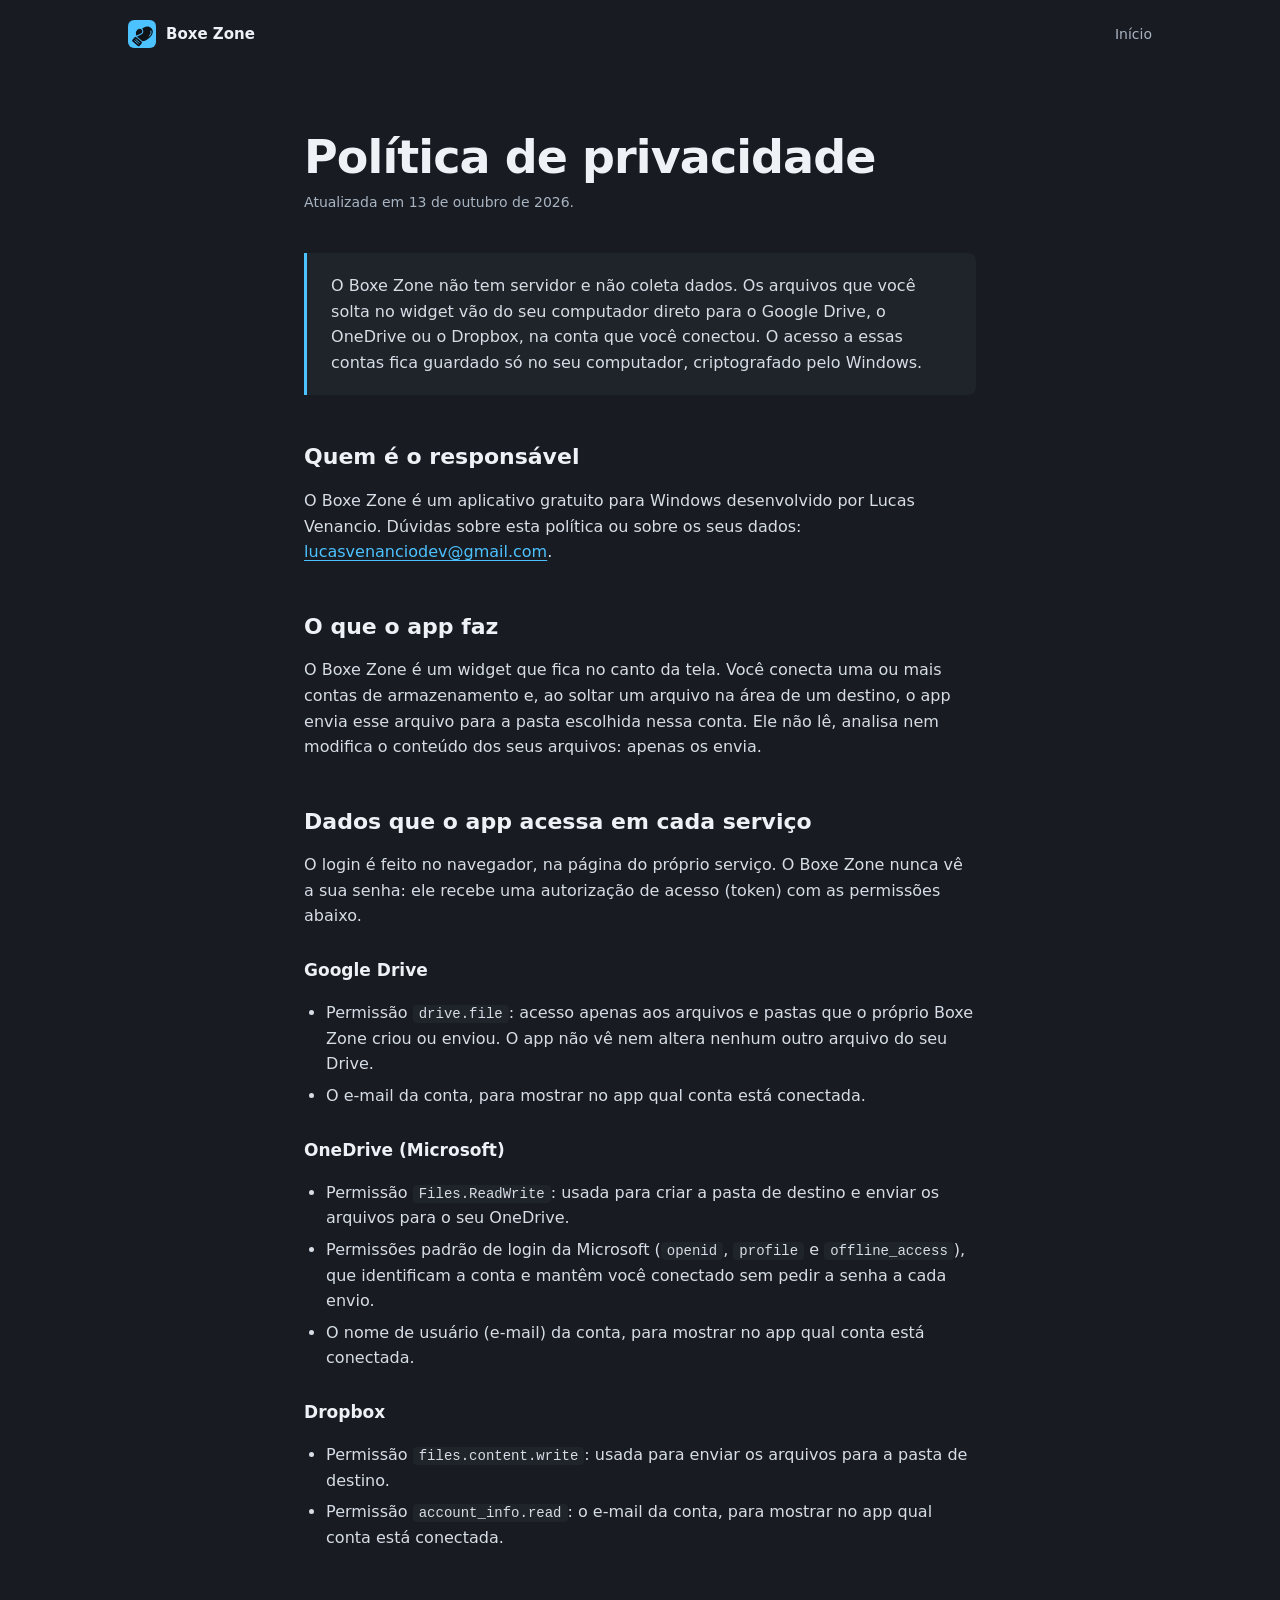
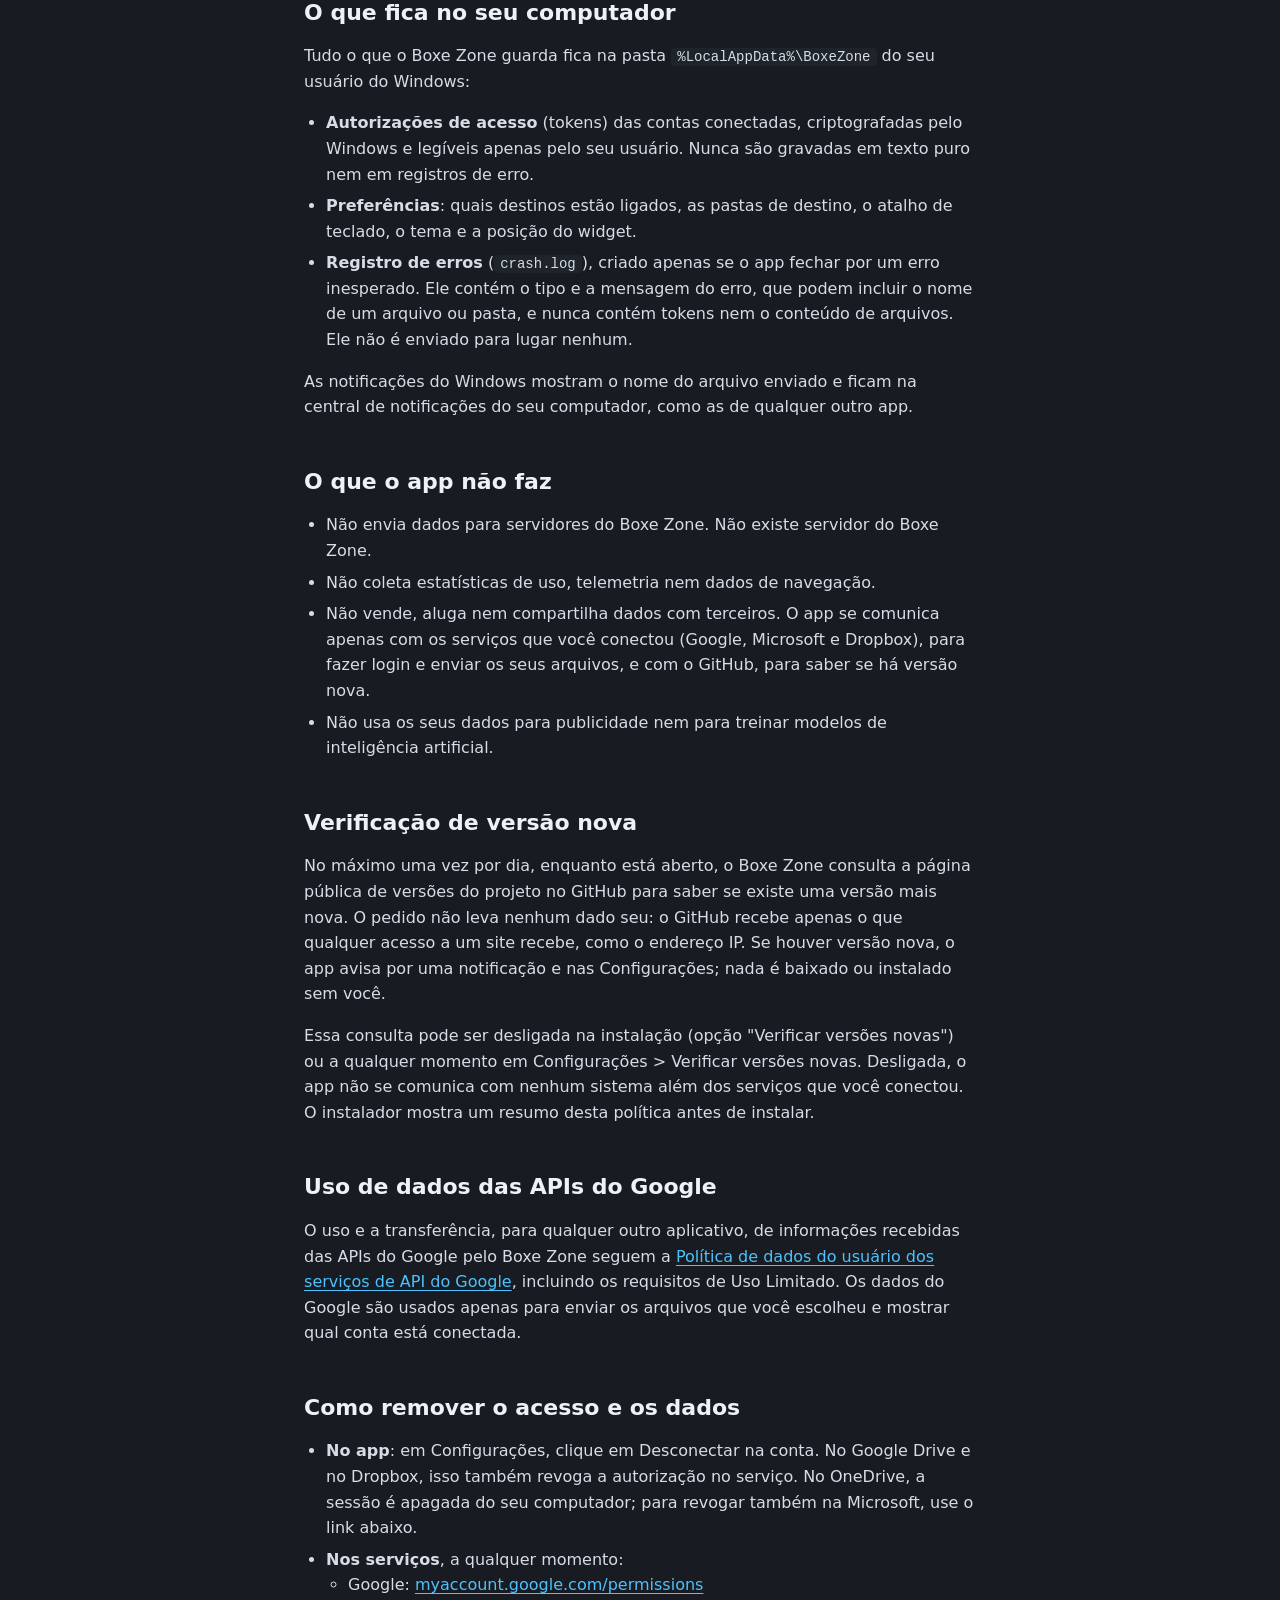
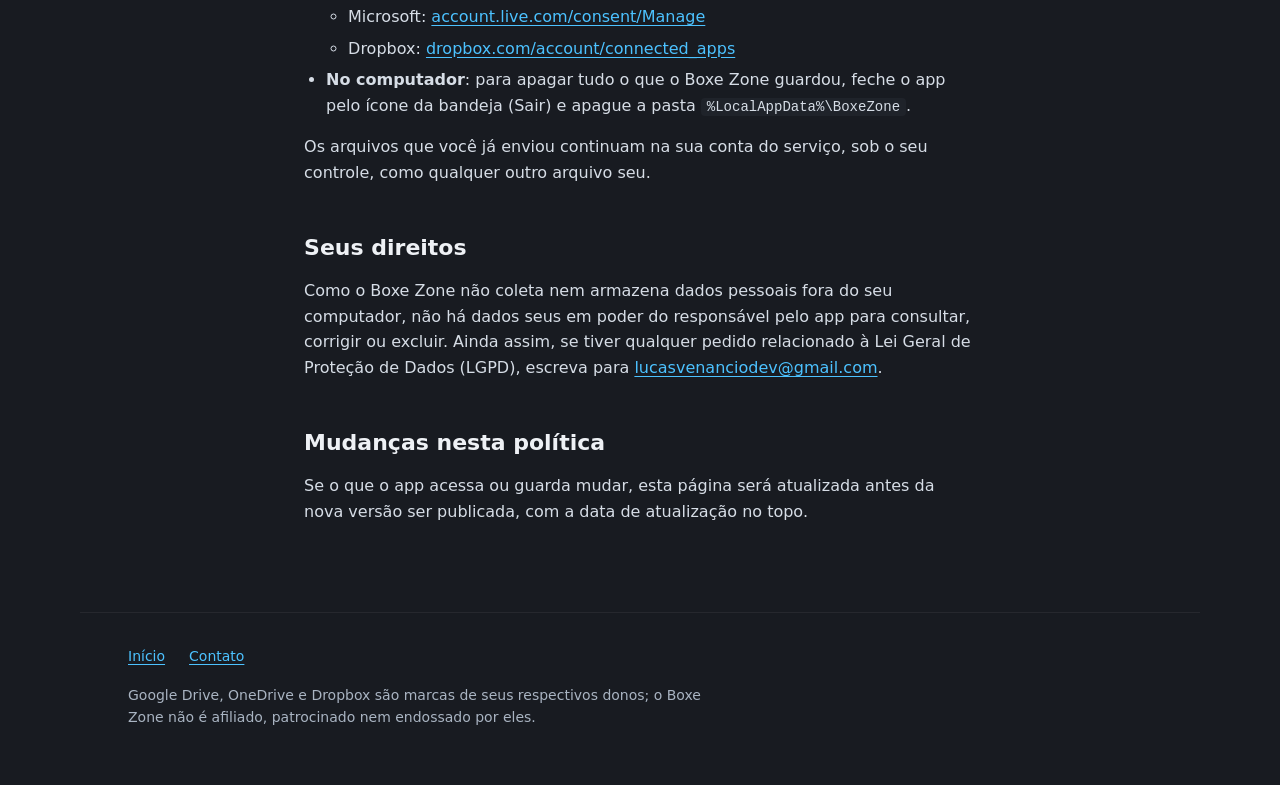
==== website/privacidade/index.html @ e572c024 "feat: open source (MIT) and SignPath Foundation requirements - LICENSE (MIT) and README. - Site: 'Co" ====
<!doctype html>
<html lang="pt-BR">
<head>
  <meta charset="utf-8">
  <meta name="viewport" content="width=device-width, initial-scale=1">
  <title>Política de privacidade · Boxe Zone</title>
  <meta name="description" content="Como o Boxe Zone trata os seus dados: o que acessa no Google Drive, OneDrive e Dropbox, o que fica no seu computador e como remover o acesso.">
  <meta name="theme-color" content="#181b21">
  <link rel="icon" href="../assets/logo.svg" type="image/svg+xml">
  <link rel="alternate icon" href="../favicon.ico">
  <link rel="stylesheet" href="../assets/style.css">
</head>
<body>
  <a class="skip" href="#conteudo">Pular para o conteúdo</a>

  <header class="bar">
    <a class="brand" href="../" aria-label="Boxe Zone, página inicial">
      <img src="../assets/logo.svg" alt="" width="28" height="28">
      Boxe Zone
    </a>
    <nav aria-label="Páginas">
      <a href="../">Início</a>
    </nav>
  </header>

  <main id="conteudo" class="doc">
    <h1>Política de privacidade</h1>
    <p class="updated">Atualizada em 13 de outubro de 2026.</p>

    <div class="summary">
      <p>O Boxe Zone não tem servidor e não coleta dados. Os arquivos que você solta no widget vão do seu computador direto para o Google Drive, o OneDrive ou o Dropbox, na conta que você conectou. O acesso a essas contas fica guardado só no seu computador, criptografado pelo Windows.</p>
    </div>

    <h2>Quem é o responsável</h2>
    <p>O Boxe Zone é um aplicativo gratuito para Windows desenvolvido por Lucas Venancio. Dúvidas sobre esta política ou sobre os seus dados: <a href="mailto:lucasvenanciodev@gmail.com">lucasvenanciodev@gmail.com</a>.</p>

    <h2>O que o app faz</h2>
    <p>O Boxe Zone é um widget que fica no canto da tela. Você conecta uma ou mais contas de armazenamento e, ao soltar um arquivo na área de um destino, o app envia esse arquivo para a pasta escolhida nessa conta. Ele não lê, analisa nem modifica o conteúdo dos seus arquivos: apenas os envia.</p>

    <h2>Dados que o app acessa em cada serviço</h2>
    <p>O login é feito no navegador, na página do próprio serviço. O Boxe Zone nunca vê a sua senha: ele recebe uma autorização de acesso (token) com as permissões abaixo.</p>

    <h3>Google Drive</h3>
    <ul>
      <li>Permissão <code>drive.file</code>: acesso apenas aos arquivos e pastas que o próprio Boxe Zone criou ou enviou. O app não vê nem altera nenhum outro arquivo do seu Drive.</li>
      <li>O e-mail da conta, para mostrar no app qual conta está conectada.</li>
    </ul>

    <h3>OneDrive (Microsoft)</h3>
    <ul>
      <li>Permissão <code>Files.ReadWrite</code>: usada para criar a pasta de destino e enviar os arquivos para o seu OneDrive.</li>
      <li>Permissões padrão de login da Microsoft (<code>openid</code>, <code>profile</code> e <code>offline_access</code>), que identificam a conta e mantêm você conectado sem pedir a senha a cada envio.</li>
      <li>O nome de usuário (e-mail) da conta, para mostrar no app qual conta está conectada.</li>
    </ul>

    <h3>Dropbox</h3>
    <ul>
      <li>Permissão <code>files.content.write</code>: usada para enviar os arquivos para a pasta de destino.</li>
      <li>Permissão <code>account_info.read</code>: o e-mail da conta, para mostrar no app qual conta está conectada.</li>
    </ul>

    <h2>O que fica no seu computador</h2>
    <p>Tudo o que o Boxe Zone guarda fica na pasta <code>%LocalAppData%\BoxeZone</code> do seu usuário do Windows:</p>
    <ul>
      <li><strong>Autorizações de acesso</strong> (tokens) das contas conectadas, criptografadas pelo Windows e legíveis apenas pelo seu usuário. Nunca são gravadas em texto puro nem em registros de erro.</li>
      <li><strong>Preferências</strong>: quais destinos estão ligados, as pastas de destino, o atalho de teclado, o tema e a posição do widget.</li>
      <li><strong>Registro de erros</strong> (<code>crash.log</code>), criado apenas se o app fechar por um erro inesperado. Ele contém o tipo e a mensagem do erro, que podem incluir o nome de um arquivo ou pasta, e nunca contém tokens nem o conteúdo de arquivos. Ele não é enviado para lugar nenhum.</li>
    </ul>
    <p>As notificações do Windows mostram o nome do arquivo enviado e ficam na central de notificações do seu computador, como as de qualquer outro app.</p>

    <h2>O que o app não faz</h2>
    <ul>
      <li>Não envia dados para servidores do Boxe Zone. Não existe servidor do Boxe Zone.</li>
      <li>Não coleta estatísticas de uso, telemetria nem dados de navegação.</li>
      <li>Não vende, aluga nem compartilha dados com terceiros. O app se comunica apenas com os serviços que você conectou (Google, Microsoft e Dropbox), para fazer login e enviar os seus arquivos, e com o GitHub, para saber se há versão nova.</li>
      <li>Não usa os seus dados para publicidade nem para treinar modelos de inteligência artificial.</li>
    </ul>

    <h2>Verificação de versão nova</h2>
    <p>No máximo uma vez por dia, enquanto está aberto, o Boxe Zone consulta a página pública de versões do projeto no GitHub para saber se existe uma versão mais nova. O pedido não leva nenhum dado seu: o GitHub recebe apenas o que qualquer acesso a um site recebe, como o endereço IP. Se houver versão nova, o app avisa por uma notificação e nas Configurações; nada é baixado ou instalado sem você.</p>
    <p>Essa consulta pode ser desligada na instalação (opção "Verificar versões novas") ou a qualquer momento em Configurações &gt; Verificar versões novas. Desligada, o app não se comunica com nenhum sistema além dos serviços que você conectou. O instalador mostra um resumo desta política antes de instalar.</p>

    <h2>Uso de dados das APIs do Google</h2>
    <p>O uso e a transferência, para qualquer outro aplicativo, de informações recebidas das APIs do Google pelo Boxe Zone seguem a <a href="https://developers.google.com/terms/api-services-user-data-policy">Política de dados do usuário dos serviços de API do Google</a>, incluindo os requisitos de Uso Limitado. Os dados do Google são usados apenas para enviar os arquivos que você escolheu e mostrar qual conta está conectada.</p>

    <h2>Como remover o acesso e os dados</h2>
    <ul>
      <li><strong>No app</strong>: em Configurações, clique em Desconectar na conta. No Google Drive e no Dropbox, isso também revoga a autorização no serviço. No OneDrive, a sessão é apagada do seu computador; para revogar também na Microsoft, use o link abaixo.</li>
      <li><strong>Nos serviços</strong>, a qualquer momento:
        <ul>
          <li>Google: <a href="https://myaccount.google.com/permissions">myaccount.google.com/permissions</a></li>
          <li>Microsoft: <a href="https://account.live.com/consent/Manage">account.live.com/consent/Manage</a></li>
          <li>Dropbox: <a href="https://www.dropbox.com/account/connected_apps">dropbox.com/account/connected_apps</a></li>
        </ul>
      </li>
      <li><strong>No computador</strong>: para apagar tudo o que o Boxe Zone guardou, feche o app pelo ícone da bandeja (Sair) e apague a pasta <code>%LocalAppData%\BoxeZone</code>.</li>
    </ul>
    <p>Os arquivos que você já enviou continuam na sua conta do serviço, sob o seu controle, como qualquer outro arquivo seu.</p>

    <h2>Seus direitos</h2>
    <p>Como o Boxe Zone não coleta nem armazena dados pessoais fora do seu computador, não há dados seus em poder do responsável pelo app para consultar, corrigir ou excluir. Ainda assim, se tiver qualquer pedido relacionado à Lei Geral de Proteção de Dados (LGPD), escreva para <a href="mailto:lucasvenanciodev@gmail.com">lucasvenanciodev@gmail.com</a>.</p>

    <h2>Mudanças nesta política</h2>
    <p>Se o que o app acessa ou guarda mudar, esta página será atualizada antes da nova versão ser publicada, com a data de atualização no topo.</p>
  </main>

  <footer class="foot">
    <nav aria-label="Rodapé">
      <a href="../">Início</a>
      <a href="mailto:lucasvenanciodev@gmail.com">Contato</a>
    </nav>
    <p>Google Drive, OneDrive e Dropbox são marcas de seus respectivos donos; o Boxe Zone não é afiliado, patrocinado nem endossado por eles.</p>
  </footer>
</body>
</html>
---- website/assets/style.css ----
/* Boxe Zone site: same palette and type as the Windows app (dark Fluent, accent #4CC2FF). */

:root {
  --desk: #181b21;
  --desk-raised: #1f232a;
  --surface: rgba(32, 34, 40, 0.72);
  --text: #eef1f5;
  --muted: #a9b4c2;
  --line: rgba(255, 255, 255, 0.12);
  --accent: #4cc2ff;
  --ink: #0f1216;

  --font: "Segoe UI Variable Text", "Segoe UI Variable", "Segoe UI", system-ui, -apple-system, sans-serif;
  --font-display: "Segoe UI Variable Display", "Segoe UI Variable", "Segoe UI", system-ui, -apple-system, sans-serif;

  --gutter: clamp(16px, 5vw, 48px);
  --measure: 66ch;
}

*,
*::before,
*::after {
  box-sizing: border-box;
}

html {
  color-scheme: dark;
  -webkit-text-size-adjust: 100%;
}

body {
  margin: 0;
  background: var(--desk);
  color: var(--text);
  font-family: var(--font);
  font-size: 16px;
  line-height: 1.6;
}

a {
  color: var(--accent);
  text-underline-offset: 3px;
}

a:hover {
  color: #8fd8ff;
}

:focus-visible {
  outline: 2px solid var(--accent);
  outline-offset: 3px;
  border-radius: 4px;
}

img {
  display: block;
  max-width: 100%;
}

.skip {
  position: absolute;
  left: 16px;
  top: -48px;
  padding: 8px 12px;
  background: var(--accent);
  color: var(--ink);
  border-radius: 6px;
  font-weight: 600;
  text-decoration: none;
}

.skip:focus {
  top: 12px;
}

/* Top bar */

.bar {
  display: flex;
  align-items: center;
  justify-content: space-between;
  gap: 16px;
  max-width: 1120px;
  margin: 0 auto;
  padding: 20px var(--gutter);
}

.brand {
  display: inline-flex;
  align-items: center;
  gap: 10px;
  color: var(--text);
  font-weight: 600;
  font-size: 15px;
  text-decoration: none;
}

.brand img {
  width: 28px;
  height: 28px;
}

.brand:hover {
  color: var(--text);
}

.bar nav a {
  color: var(--muted);
  font-size: 14px;
  text-decoration: none;
}

.bar nav a:hover {
  color: var(--text);
}

/* Hero: the page is a desktop, and the widget sits in its corner like it does on Windows. */

.hero {
  position: relative;
  max-width: 1120px;
  margin: 0 auto;
  padding: clamp(40px, 8vw, 96px) var(--gutter) clamp(48px, 8vw, 104px);
  display: grid;
  grid-template-columns: minmax(0, 1fr) 316px;
  align-items: end;
  gap: 48px;
}

.hero h1 {
  margin: 0;
  max-width: 13em;
  font-family: var(--font-display);
  font-weight: 600;
  font-size: clamp(40px, 6.4vw, 76px);
  line-height: 1.02;
  letter-spacing: -0.025em;
  text-wrap: balance;
}

.hero .lede {
  max-width: 34em;
  margin: 28px 0 0;
  color: var(--muted);
  font-size: clamp(17px, 1.6vw, 19px);
  line-height: 1.55;
}

.get {
  display: flex;
  flex-wrap: wrap;
  align-items: center;
  gap: 12px 20px;
  margin-top: 36px;
}

.button {
  display: inline-flex;
  align-items: center;
  gap: 10px;
  min-height: 44px;
  padding: 0 20px;
  border-radius: 6px;
  background: var(--accent);
  color: var(--ink);
  font: 600 15px/1 var(--font);
  text-decoration: none;
  border: 0;
}

.button[aria-disabled="true"] {
  background: var(--desk-raised);
  color: var(--muted);
  border: 1px solid var(--line);
  cursor: default;
}

.get small {
  color: var(--muted);
  font-size: 14px;
}

.get small a {
  color: var(--muted);
}

.get small a:hover {
  color: var(--text);
}

.smartscreen {
  max-width: 34em;
  margin: 16px 0 0;
  color: var(--muted);
  font-size: 13px;
}

/* The widget, rebuilt from the app's own measures (docs/widget.dc.html). */

.desk-glow {
  position: absolute;
  right: 4%;
  bottom: 6%;
  width: 420px;
  height: 420px;
  border-radius: 50%;
  background: #2f5d7c;
  filter: blur(70px);
  opacity: 0.55;
  pointer-events: none;
}

.widget {
  position: relative;
  width: 300px;
  justify-self: end;
  border-radius: 8px;
  background: var(--surface);
  -webkit-backdrop-filter: blur(28px) saturate(140%);
  backdrop-filter: blur(28px) saturate(140%);
  border: 1px solid var(--line);
  box-shadow: 0 16px 40px rgba(0, 0, 0, 0.4), 0 1px 3px rgba(0, 0, 0, 0.3);
  font-size: 13px;
  line-height: 1.35;
  user-select: none;
}

.widget .tab {
  position: absolute;
  left: -15px;
  top: 50%;
  width: 15px;
  height: 80px;
  margin-top: -40px;
  border: 1px solid var(--line);
  border-right: 0;
  border-radius: 8px 0 0 8px;
  background: var(--surface);
  display: flex;
  align-items: center;
  justify-content: center;
}

.widget .tab span {
  width: 3px;
  height: 26px;
  border-radius: 2px;
  background: rgba(255, 255, 255, 0.4);
}

.w-head {
  display: flex;
  align-items: center;
  gap: 8px;
  height: 36px;
  padding: 0 14px 0 12px;
  font-size: 12px;
  font-weight: 600;
}

.w-head img {
  width: 20px;
  height: 20px;
  border-radius: 5px;
}

.w-head .title {
  flex-grow: 1;
}

.w-caps {
  display: flex;
  gap: 24px;
  color: #e3e7ec;
}

.w-list {
  display: flex;
  flex-direction: column;
  gap: 2px;
  padding: 0 6px 6px;
}

.w-row {
  border-radius: 6px;
}

.w-row.on {
  background: rgba(255, 255, 255, 0.04);
}

.w-line {
  display: flex;
  align-items: center;
  gap: 10px;
  padding: 8px 8px 8px 10px;
}

.w-icon {
  width: 28px;
  height: 28px;
  border-radius: 6px;
  background: rgba(255, 255, 255, 0.09);
  display: flex;
  align-items: center;
  justify-content: center;
  flex-shrink: 0;
}

.w-icon img {
  width: 18px;
  height: 18px;
  object-fit: contain;
}

.w-name {
  flex-grow: 1;
  min-width: 0;
}

.w-name small {
  display: block;
  color: #b3bcc8;
  font-size: 11px;
}

.switch {
  position: relative;
  width: 40px;
  height: 20px;
  border-radius: 10px;
  border: 1px solid rgba(255, 255, 255, 0.6);
  flex-shrink: 0;
}

.switch::after {
  content: "";
  position: absolute;
  top: 3px;
  left: 4px;
  width: 12px;
  height: 12px;
  border-radius: 6px;
  background: rgba(255, 255, 255, 0.8);
}

.switch.on {
  background: var(--accent);
  border-color: var(--accent);
}

.switch.on::after {
  left: 23px;
  background: var(--ink);
}

.w-foot {
  display: flex;
  align-items: center;
  gap: 8px;
  padding: 8px 12px 10px;
  border-top: 1px solid rgba(255, 255, 255, 0.08);
  color: #b3bcc8;
  font-size: 11px;
}

.w-foot kbd {
  padding: 1px 6px;
  border: 1px solid rgba(255, 255, 255, 0.18);
  border-radius: 4px;
  color: #dbe1e8;
  font: inherit;
}

.w-foot .link {
  margin-left: auto;
  color: #9fd8ff;
}

/* Drop zone: one sequence on load, a file lands and is sent. */

.zone {
  position: relative;
  display: grid;
  min-height: 64px;
  margin: 0 8px 8px;
  padding: 10px 12px;
  border: 1px dashed rgba(255, 255, 255, 0.26);
  border-radius: 6px;
  background: rgba(255, 255, 255, 0.03);
  color: #e8edf3;
  font-size: 12px;
}

.zone > div {
  grid-area: 1 / 1;
  align-self: center;
}

.z-idle {
  display: flex;
  align-items: center;
  justify-content: center;
  gap: 8px;
  color: #cfd8e3;
}

.z-sending,
.z-done {
  display: flex;
  flex-direction: column;
  gap: 8px;
}

.z-file {
  display: flex;
  align-items: center;
  gap: 8px;
}

.z-file .fname {
  flex-grow: 1;
  overflow: hidden;
  text-overflow: ellipsis;
  white-space: nowrap;
}

/* Row status: "Pronto", and "Enviando…" while the demo file is being sent. */
.status {
  display: grid;
}

.status span {
  grid-area: 1 / 1;
}

.st-sending {
  opacity: 0;
}

.track {
  height: 3px;
  border-radius: 2px;
  background: rgba(255, 255, 255, 0.12);
  overflow: hidden;
}

.track i {
  display: block;
  height: 3px;
  background: var(--accent);
  transform-origin: left;
}

.check {
  width: 18px;
  height: 18px;
  border-radius: 9px;
  background: var(--accent);
  color: var(--ink);
  display: inline-flex;
  align-items: center;
  justify-content: center;
  flex-shrink: 0;
}

.z-done .z-file a {
  color: #9fd8ff;
  text-decoration: none;
}

.flying {
  position: absolute;
  left: -132px;
  top: 14px;
  display: inline-flex;
  align-items: center;
  gap: 6px;
  padding: 6px 10px;
  border-radius: 6px;
  background: #f3f5f8;
  color: #1b1f24;
  font-size: 12px;
  box-shadow: 0 8px 20px rgba(0, 0, 0, 0.35);
  opacity: 0;
  pointer-events: none;
}

/* Final state is the resting state, so without motion the widget simply shows "Enviado". */
.z-idle,
.z-sending,
.zone .flying {
  opacity: 0;
}

.z-done {
  opacity: 1;
}

.track i {
  transform: scaleX(1);
}

@media (prefers-reduced-motion: no-preference) {
  .play .flying {
    animation: fly 1.1s cubic-bezier(0.3, 0, 0.2, 1) 0.6s both;
  }

  .play .z-idle {
    animation: show-until 1.7s 0s both;
  }

  .play .z-sending {
    animation: show-between 3.7s 0s both;
  }

  .play .z-sending .track i {
    animation: fill 1.9s cubic-bezier(0.4, 0, 0.6, 1) 1.7s both;
  }

  .play .z-done {
    animation: show-from 3.7s 0s both;
  }

  .play .zone {
    animation: hover-zone 2s 0s both;
  }

  .play .st-sending {
    animation: show-between 3.7s 0s both;
  }

  .play .st-ready {
    animation: hide-between 3.7s 0s both;
  }
}

@keyframes fly {
  0% { opacity: 0; transform: translate(-40px, -30px) rotate(-6deg); }
  20% { opacity: 1; }
  80% { opacity: 1; transform: translate(150px, 6px) rotate(0); }
  100% { opacity: 0; transform: translate(160px, 8px) scale(0.92); }
}

@keyframes show-until {
  0%, 99% { opacity: 1; }
  100% { opacity: 0; }
}

@keyframes show-between {
  0%, 45% { opacity: 0; }
  46%, 99% { opacity: 1; }
  100% { opacity: 0; }
}

@keyframes hide-between {
  0%, 45% { opacity: 1; }
  46%, 99% { opacity: 0; }
  100% { opacity: 1; }
}

@keyframes show-from {
  0%, 99% { opacity: 0; }
  100% { opacity: 1; }
}

@keyframes fill {
  from { transform: scaleX(0); }
  to { transform: scaleX(1); }
}

/* The file hovering over the zone (about 1.2 s to 1.7 s), like a real drag. */
@keyframes hover-zone {
  0%, 58%, 90%, 100% { border-color: rgba(255, 255, 255, 0.26); background: rgba(255, 255, 255, 0.03); }
  64%, 84% { border-color: rgba(76, 194, 255, 0.7); background: rgba(76, 194, 255, 0.08); }
}

.replay {
  margin-top: 12px;
  padding: 4px 0;
  border: 0;
  background: none;
  color: var(--muted);
  font: 13px var(--font);
  cursor: pointer;
  justify-self: end;
}

.replay:hover {
  color: var(--text);
}

.widget-col {
  display: grid;
  justify-items: end;
}

/* Sections */

.section {
  max-width: 1120px;
  margin: 0 auto;
  padding: clamp(56px, 8vw, 96px) var(--gutter);
  border-top: 1px solid rgba(255, 255, 255, 0.06);
}

.section h2 {
  margin: 0 0 32px;
  font-family: var(--font-display);
  font-weight: 600;
  font-size: clamp(26px, 3vw, 34px);
  line-height: 1.15;
  letter-spacing: -0.015em;
}

.steps {
  display: grid;
  grid-template-columns: repeat(3, minmax(0, 1fr));
  gap: 40px;
  margin: 0;
  padding: 0;
  list-style: none;
  counter-reset: step;
}

.steps li {
  counter-increment: step;
}

.steps li::before {
  content: counter(step);
  display: flex;
  align-items: center;
  justify-content: center;
  width: 32px;
  height: 32px;
  margin-bottom: 16px;
  border-radius: 8px;
  background: var(--accent);
  color: var(--ink);
  font-weight: 700;
  font-size: 15px;
}

.steps h3,
.access h3 {
  margin: 0 0 6px;
  font-size: 18px;
  font-weight: 600;
}

.steps p,
.access p {
  margin: 0;
  color: var(--muted);
  max-width: 34ch;
}

.access {
  display: grid;
  gap: 0;
  margin: 0;
  padding: 0;
  list-style: none;
}

.access li {
  display: grid;
  grid-template-columns: 40px minmax(0, 1fr);
  gap: 20px;
  padding: 24px 0;
  border-bottom: 1px solid rgba(255, 255, 255, 0.06);
}

.access li:first-child {
  padding-top: 0;
}

.access .w-icon {
  width: 40px;
  height: 40px;
  border-radius: 8px;
}

.access .w-icon img {
  width: 24px;
  height: 24px;
}

.access p {
  max-width: var(--measure);
}

.note {
  max-width: var(--measure);
  margin: 28px 0 0;
  color: var(--muted);
}

.facts {
  display: grid;
  grid-template-columns: repeat(2, minmax(0, 1fr));
  gap: 20px 48px;
  margin: 0;
}

.facts div {
  padding-top: 16px;
  border-top: 1px solid var(--line);
}

.facts dt {
  font-weight: 600;
}

.facts dd {
  margin: 4px 0 0;
  color: var(--muted);
}

/* Code signing policy */

.policy > p {
  max-width: var(--measure);
  margin: 0 0 20px;
  color: var(--muted);
}

.policy > .note-strong {
  color: var(--text);
}

.policy .facts {
  margin-top: 28px;
}

/* Footer */

.foot {
  max-width: 1120px;
  margin: 0 auto;
  padding: 32px var(--gutter) 48px;
  border-top: 1px solid rgba(255, 255, 255, 0.06);
  color: var(--muted);
  font-size: 14px;
}

.foot p {
  margin: 0 0 8px;
  max-width: var(--measure);
}

.foot nav {
  display: flex;
  flex-wrap: wrap;
  gap: 8px 24px;
  margin-bottom: 16px;
}

/* Long-form pages (privacy policy) */

.doc {
  max-width: calc(var(--measure) + 2 * var(--gutter));
  margin: 0 auto;
  padding: clamp(32px, 6vw, 64px) var(--gutter) 72px;
}

.doc h1 {
  margin: 0 0 8px;
  font-family: var(--font-display);
  font-weight: 600;
  font-size: clamp(32px, 4.4vw, 46px);
  line-height: 1.1;
  letter-spacing: -0.02em;
}

.doc .updated {
  margin: 0 0 40px;
  color: var(--muted);
  font-size: 14px;
}

.doc .summary {
  margin: 0 0 48px;
  padding: 20px 24px;
  border-left: 3px solid var(--accent);
  background: var(--desk-raised);
  border-radius: 0 8px 8px 0;
}

.doc .summary p {
  margin: 0;
}

.doc h2 {
  margin: 48px 0 12px;
  font-size: 22px;
  font-weight: 600;
  line-height: 1.3;
}

.doc h3 {
  margin: 28px 0 8px;
  font-size: 17px;
  font-weight: 600;
}

.doc p,
.doc li {
  color: #d6dde6;
}

.doc ul {
  padding-left: 22px;
}

.doc li + li {
  margin-top: 6px;
}

.doc code {
  padding: 1px 6px;
  border-radius: 4px;
  background: var(--desk-raised);
  font-size: 14px;
  overflow-wrap: anywhere;
}

/* Phones and narrow windows */

@media (max-width: 860px) {
  .hero {
    grid-template-columns: minmax(0, 1fr);
    gap: 56px;
  }

  .widget-col {
    justify-items: center;
  }

  .desk-glow {
    right: 50%;
    transform: translateX(50%);
    width: 320px;
    height: 320px;
  }

  .steps {
    grid-template-columns: minmax(0, 1fr);
    gap: 32px;
  }

  .facts {
    grid-template-columns: minmax(0, 1fr);
  }
}

@media (max-width: 380px) {
  .widget {
    width: 100%;
  }

  .widget-col {
    padding-left: 15px;
  }
}
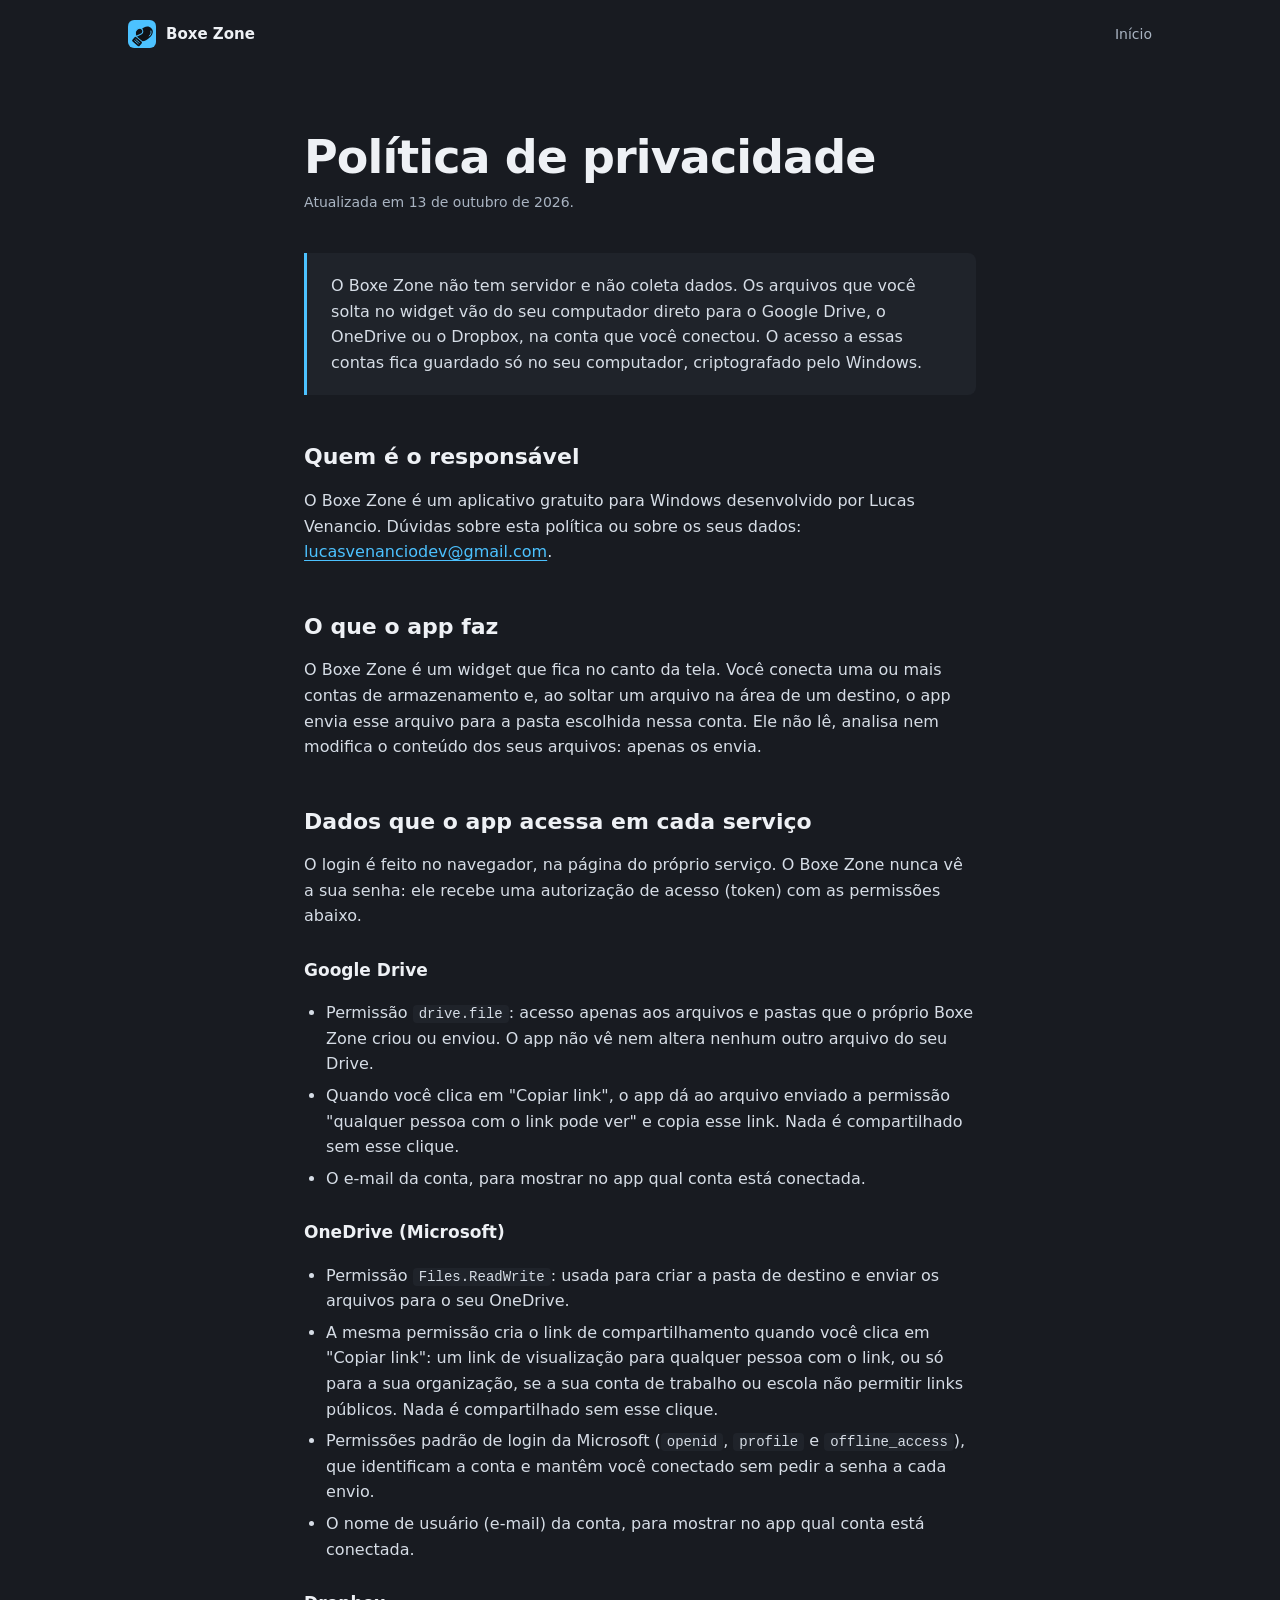
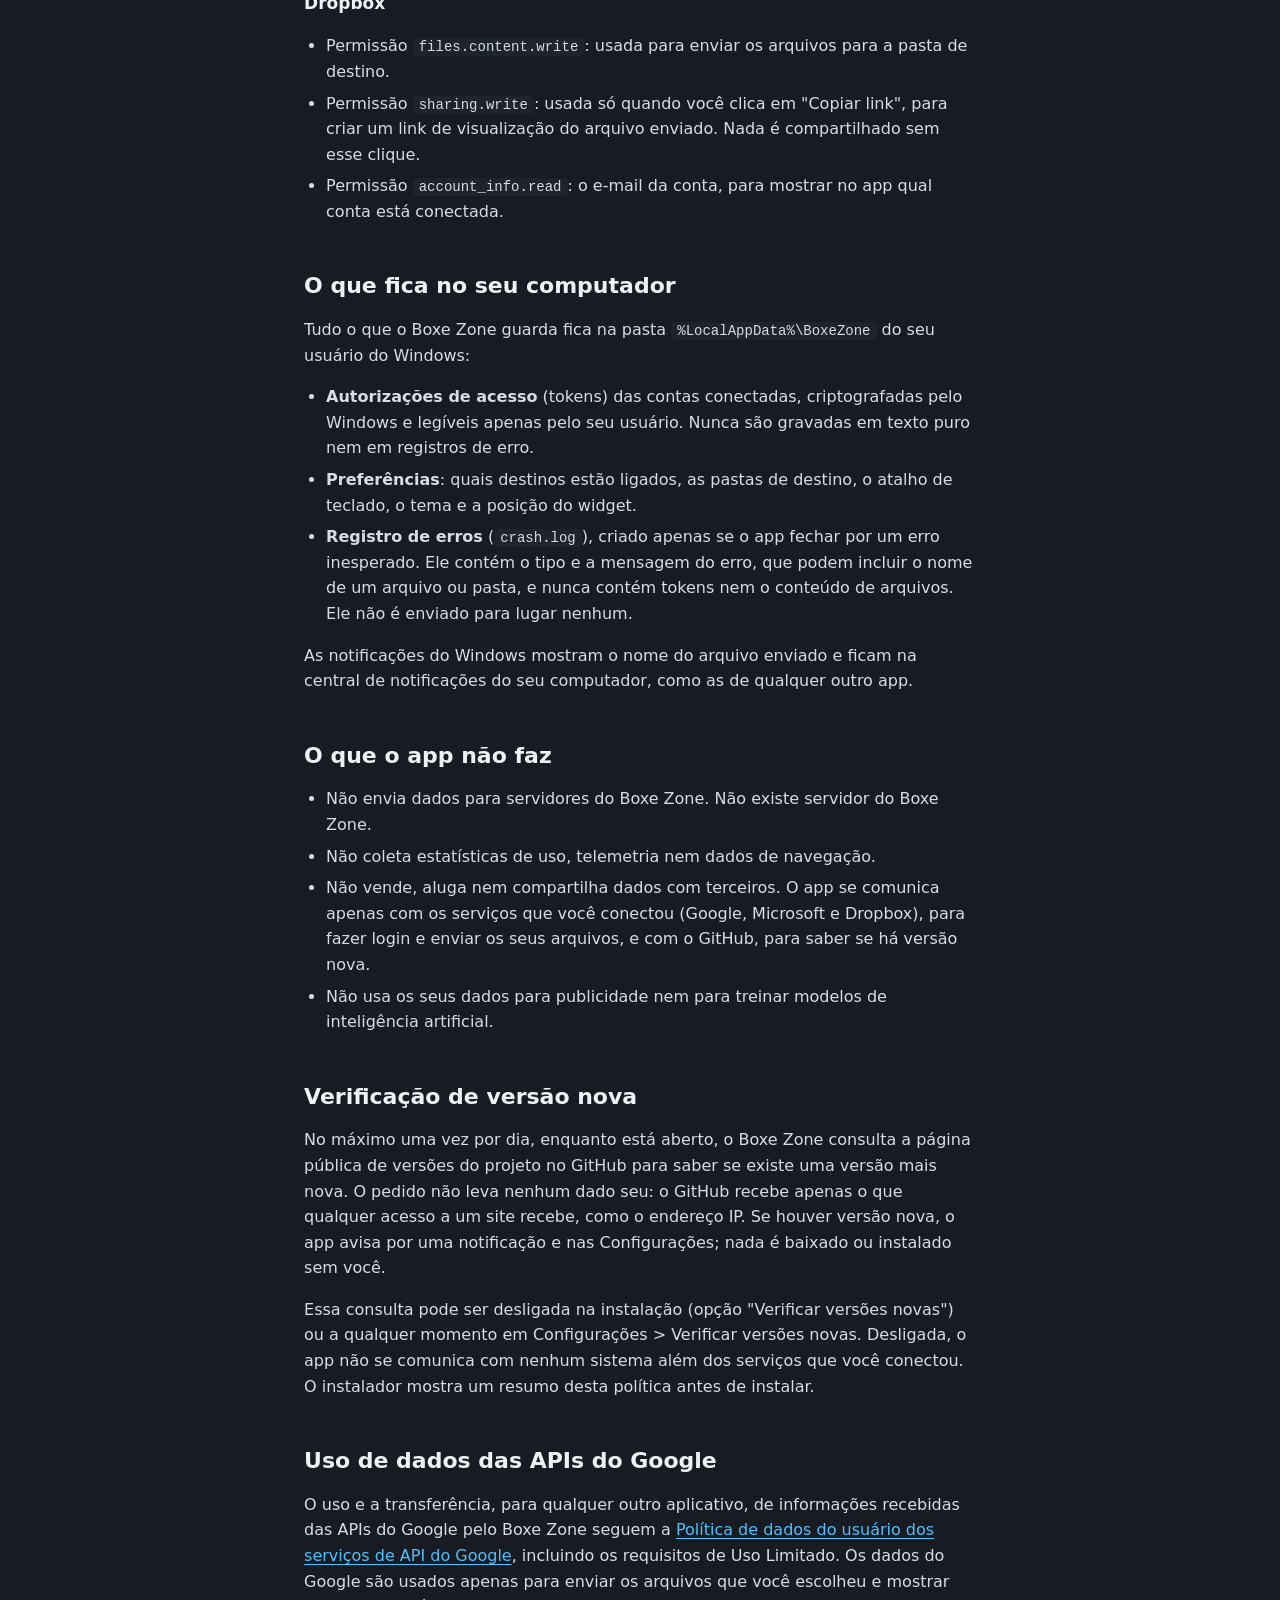
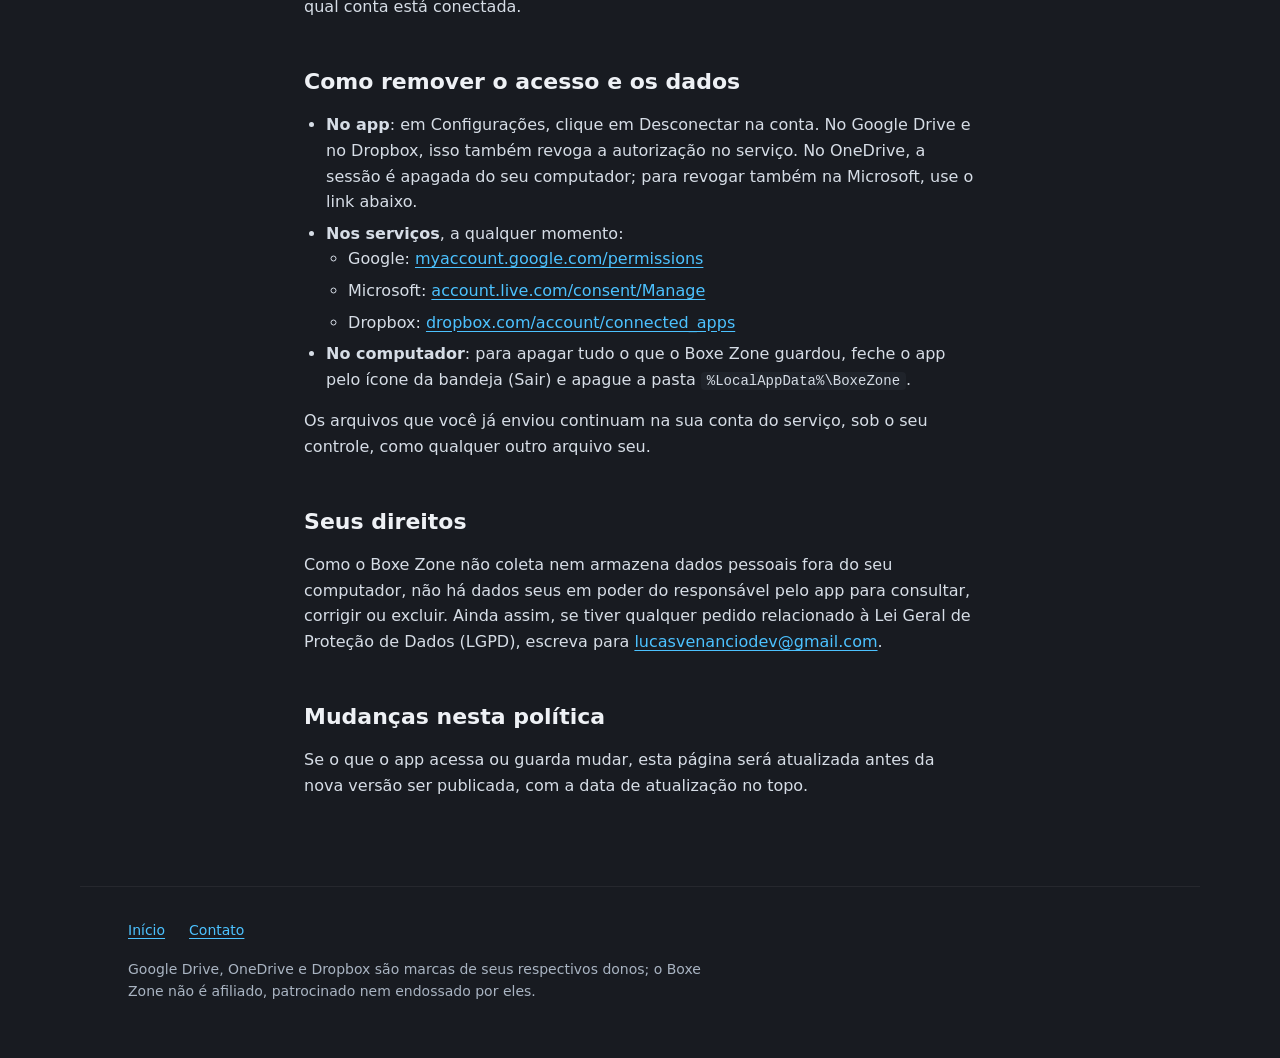
==== commit 2196ba81: "docs: share links in the privacy policy and architecture notes Co-Authored-By: Claude Opus 5.5 <nore" ====
--- a/website/privacidade/index.html
+++ b/website/privacidade/index.html
@@ -43,12 +43,14 @@
     <h3>Google Drive</h3>
     <ul>
       <li>Permissão <code>drive.file</code>: acesso apenas aos arquivos e pastas que o próprio Boxe Zone criou ou enviou. O app não vê nem altera nenhum outro arquivo do seu Drive.</li>
+      <li>Quando você clica em "Copiar link", o app dá ao arquivo enviado a permissão "qualquer pessoa com o link pode ver" e copia esse link. Nada é compartilhado sem esse clique.</li>
       <li>O e-mail da conta, para mostrar no app qual conta está conectada.</li>
     </ul>
 
     <h3>OneDrive (Microsoft)</h3>
     <ul>
       <li>Permissão <code>Files.ReadWrite</code>: usada para criar a pasta de destino e enviar os arquivos para o seu OneDrive.</li>
+      <li>A mesma permissão cria o link de compartilhamento quando você clica em "Copiar link": um link de visualização para qualquer pessoa com o link, ou só para a sua organização, se a sua conta de trabalho ou escola não permitir links públicos. Nada é compartilhado sem esse clique.</li>
       <li>Permissões padrão de login da Microsoft (<code>openid</code>, <code>profile</code> e <code>offline_access</code>), que identificam a conta e mantêm você conectado sem pedir a senha a cada envio.</li>
       <li>O nome de usuário (e-mail) da conta, para mostrar no app qual conta está conectada.</li>
     </ul>
@@ -56,6 +58,7 @@
     <h3>Dropbox</h3>
     <ul>
       <li>Permissão <code>files.content.write</code>: usada para enviar os arquivos para a pasta de destino.</li>
+      <li>Permissão <code>sharing.write</code>: usada só quando você clica em "Copiar link", para criar um link de visualização do arquivo enviado. Nada é compartilhado sem esse clique.</li>
       <li>Permissão <code>account_info.read</code>: o e-mail da conta, para mostrar no app qual conta está conectada.</li>
     </ul>
 
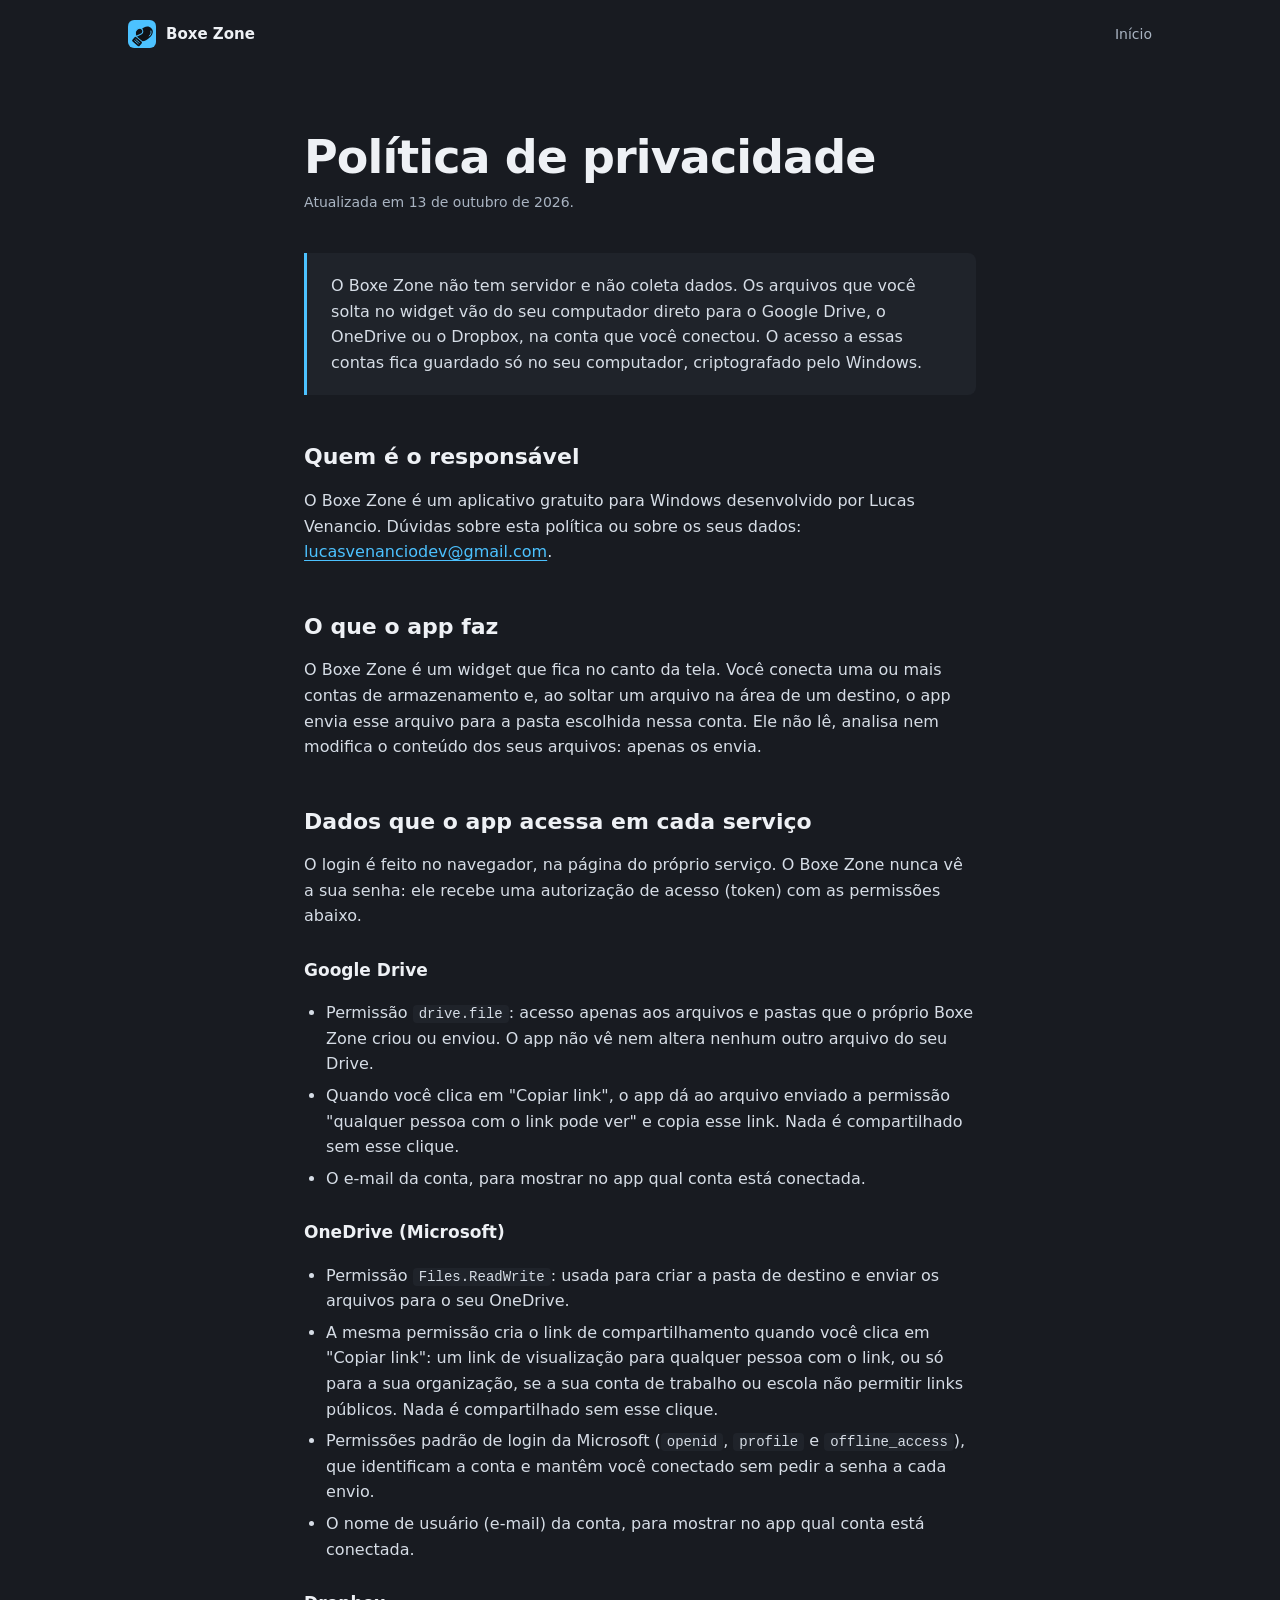
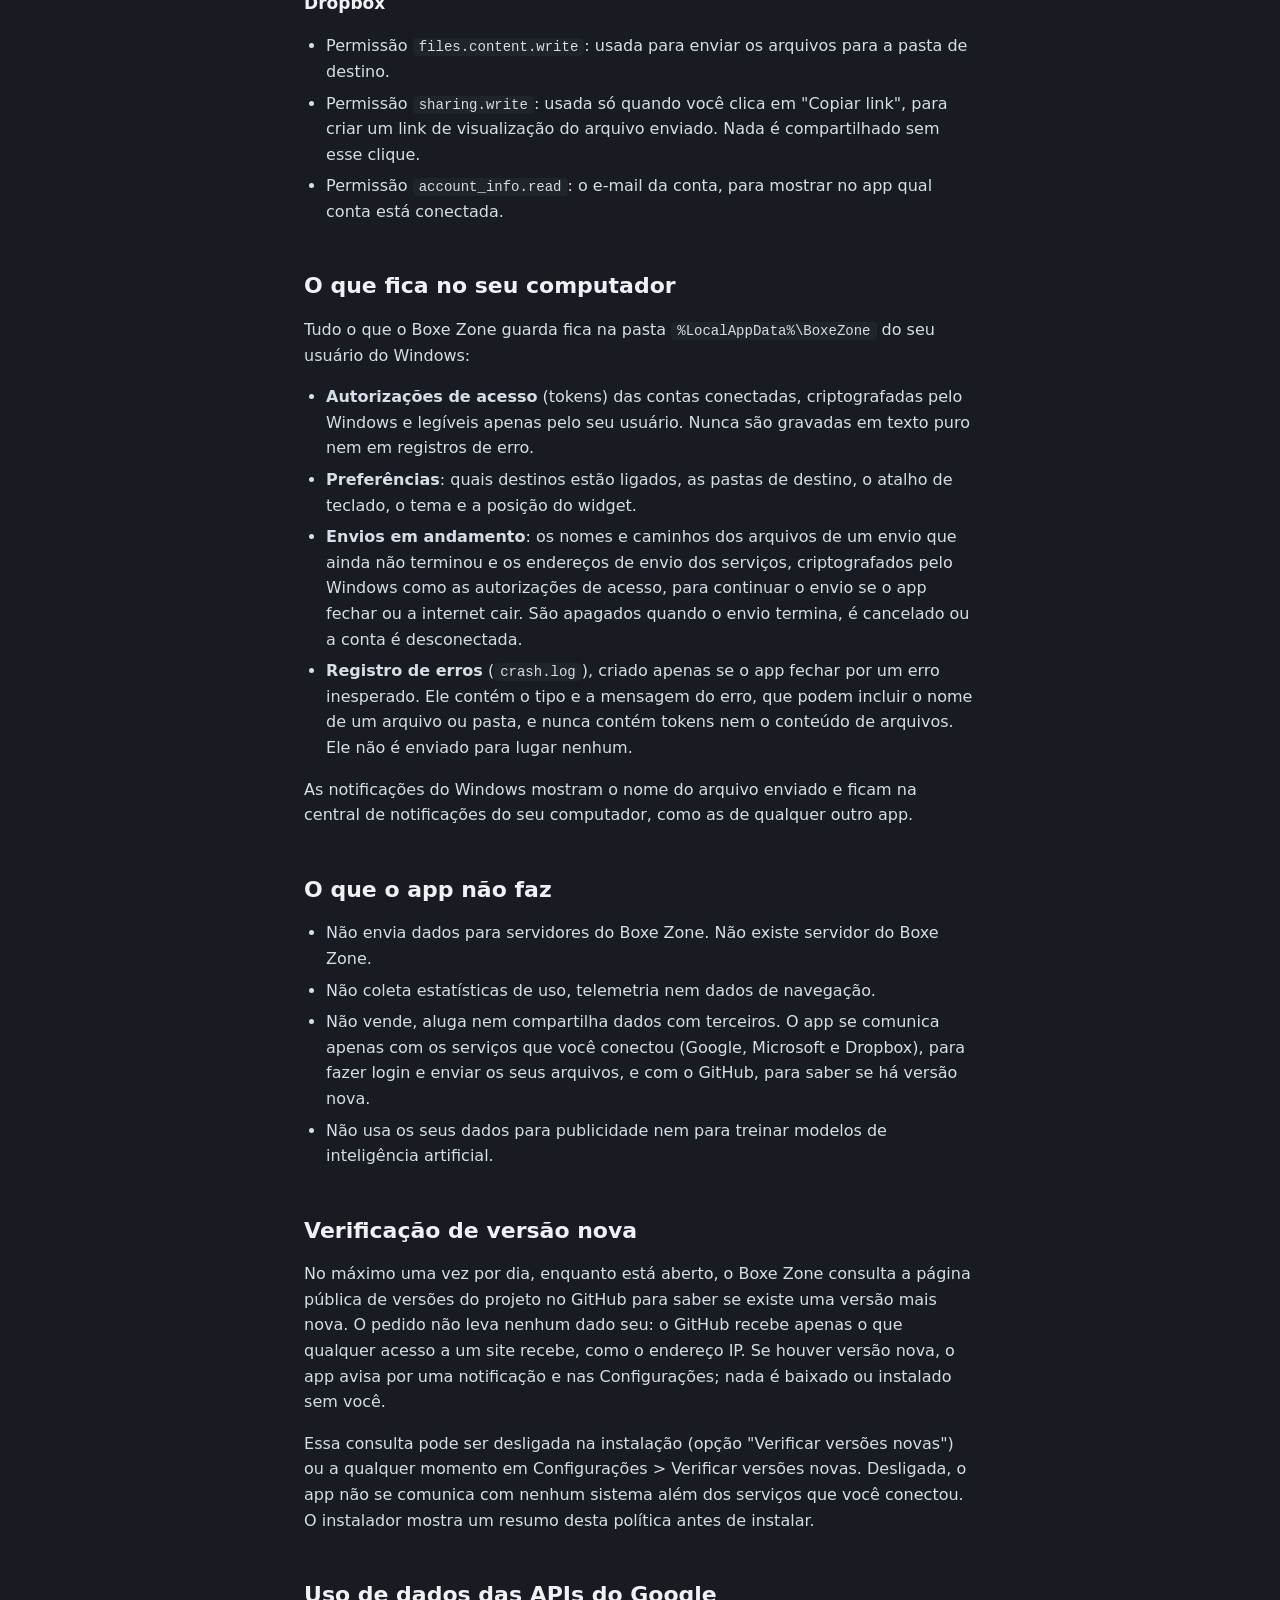
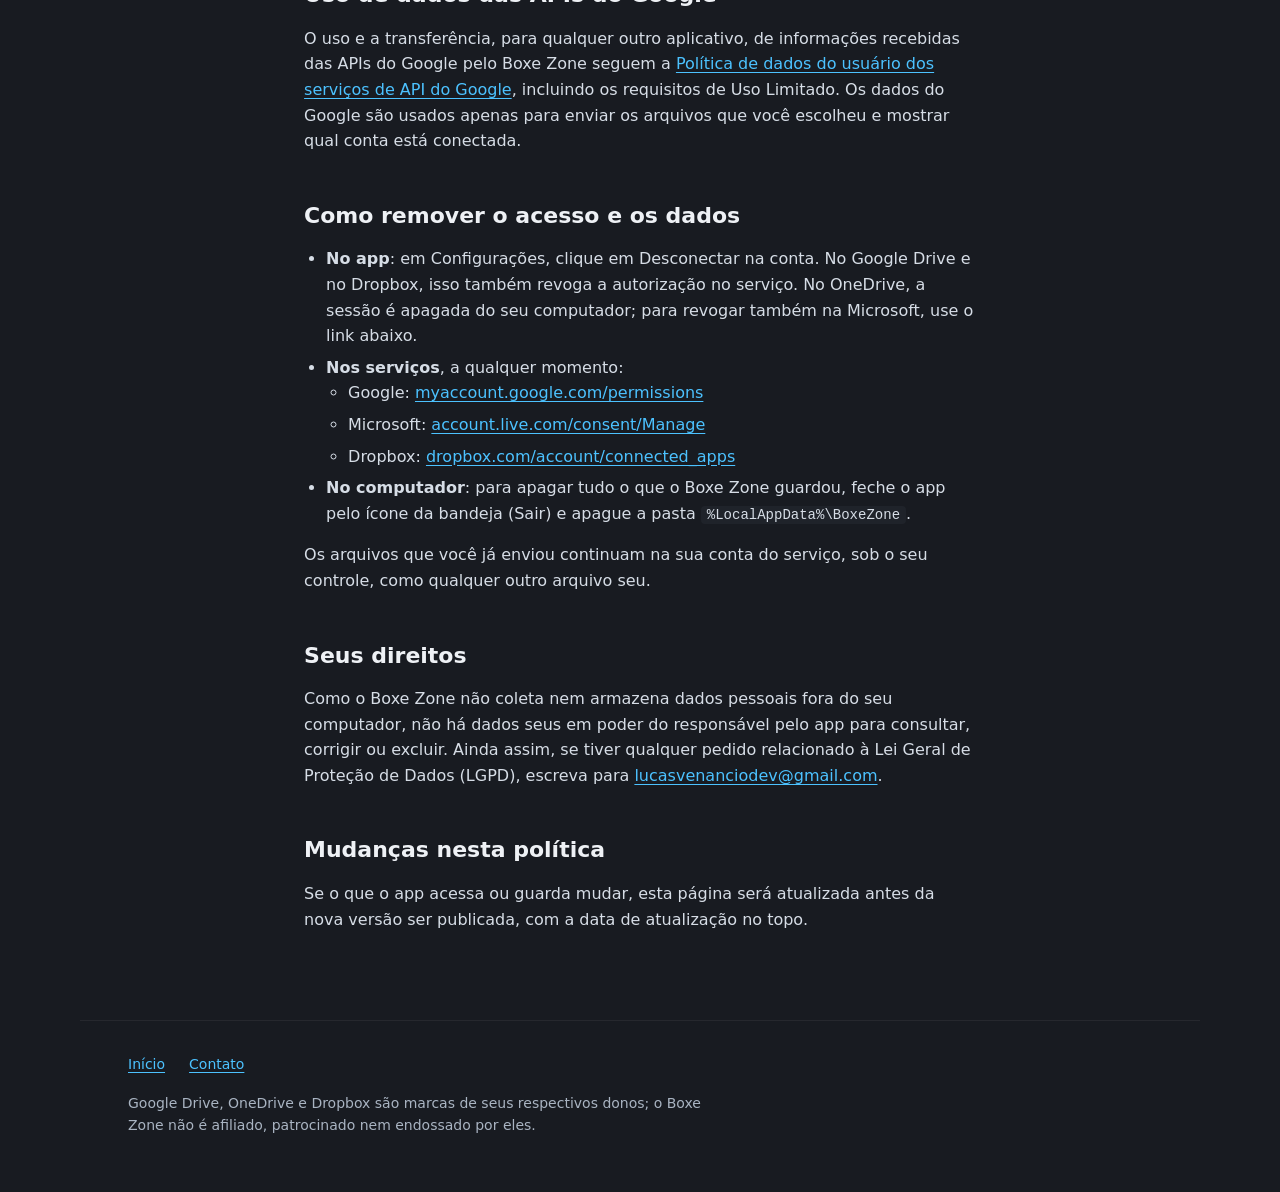
==== commit e49a4971: "docs: folders and resumable uploads in the privacy policy and notes The privacy policy and the insta" ====
--- a/website/privacidade/index.html
+++ b/website/privacidade/index.html
@@ -67,6 +67,7 @@
     <ul>
       <li><strong>Autorizações de acesso</strong> (tokens) das contas conectadas, criptografadas pelo Windows e legíveis apenas pelo seu usuário. Nunca são gravadas em texto puro nem em registros de erro.</li>
       <li><strong>Preferências</strong>: quais destinos estão ligados, as pastas de destino, o atalho de teclado, o tema e a posição do widget.</li>
+      <li><strong>Envios em andamento</strong>: os nomes e caminhos dos arquivos de um envio que ainda não terminou e os endereços de envio dos serviços, criptografados pelo Windows como as autorizações de acesso, para continuar o envio se o app fechar ou a internet cair. São apagados quando o envio termina, é cancelado ou a conta é desconectada.</li>
       <li><strong>Registro de erros</strong> (<code>crash.log</code>), criado apenas se o app fechar por um erro inesperado. Ele contém o tipo e a mensagem do erro, que podem incluir o nome de um arquivo ou pasta, e nunca contém tokens nem o conteúdo de arquivos. Ele não é enviado para lugar nenhum.</li>
     </ul>
     <p>As notificações do Windows mostram o nome do arquivo enviado e ficam na central de notificações do seu computador, como as de qualquer outro app.</p>
--- a/website/assets/style.css
+++ b/website/assets/style.css
@@ -718,7 +718,7 @@
   color: var(--muted);
 }
 
-/* Code signing policy */
+/* About the installer */
 
 .policy > p {
   max-width: var(--measure);
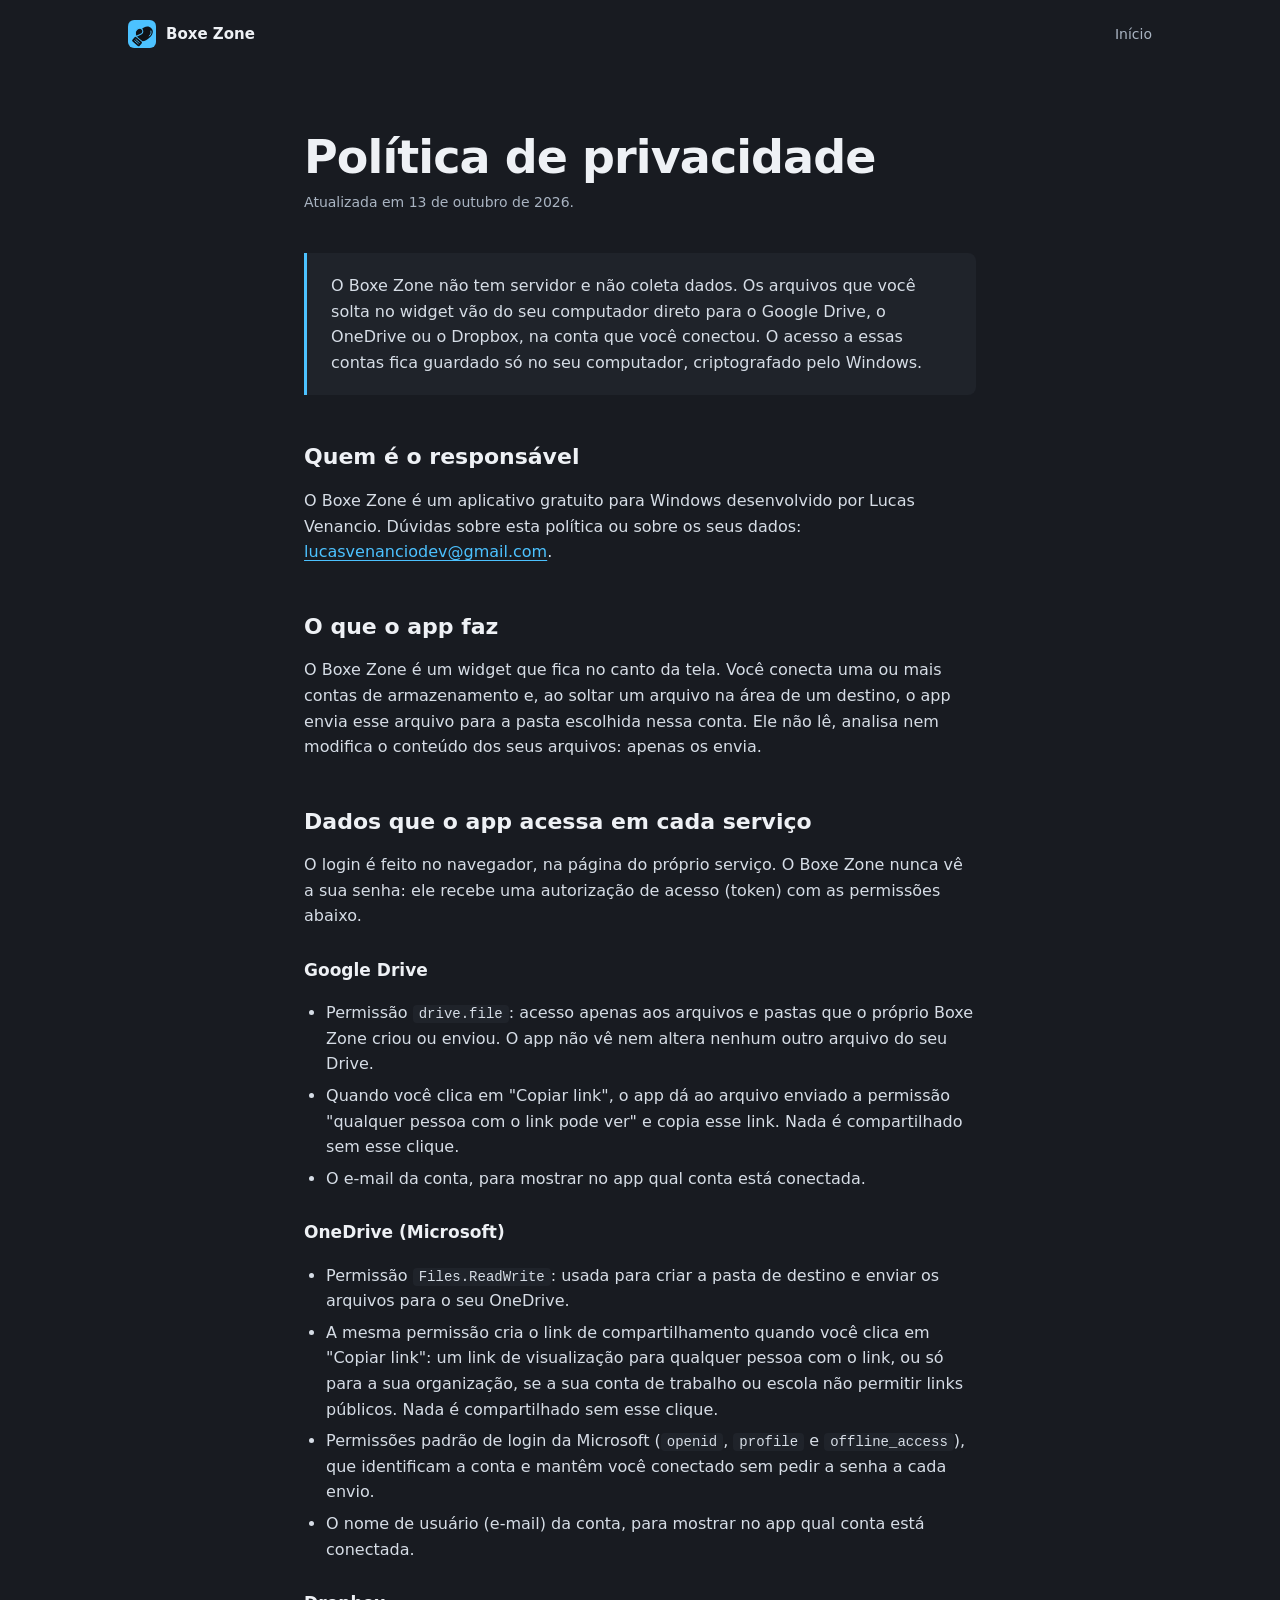
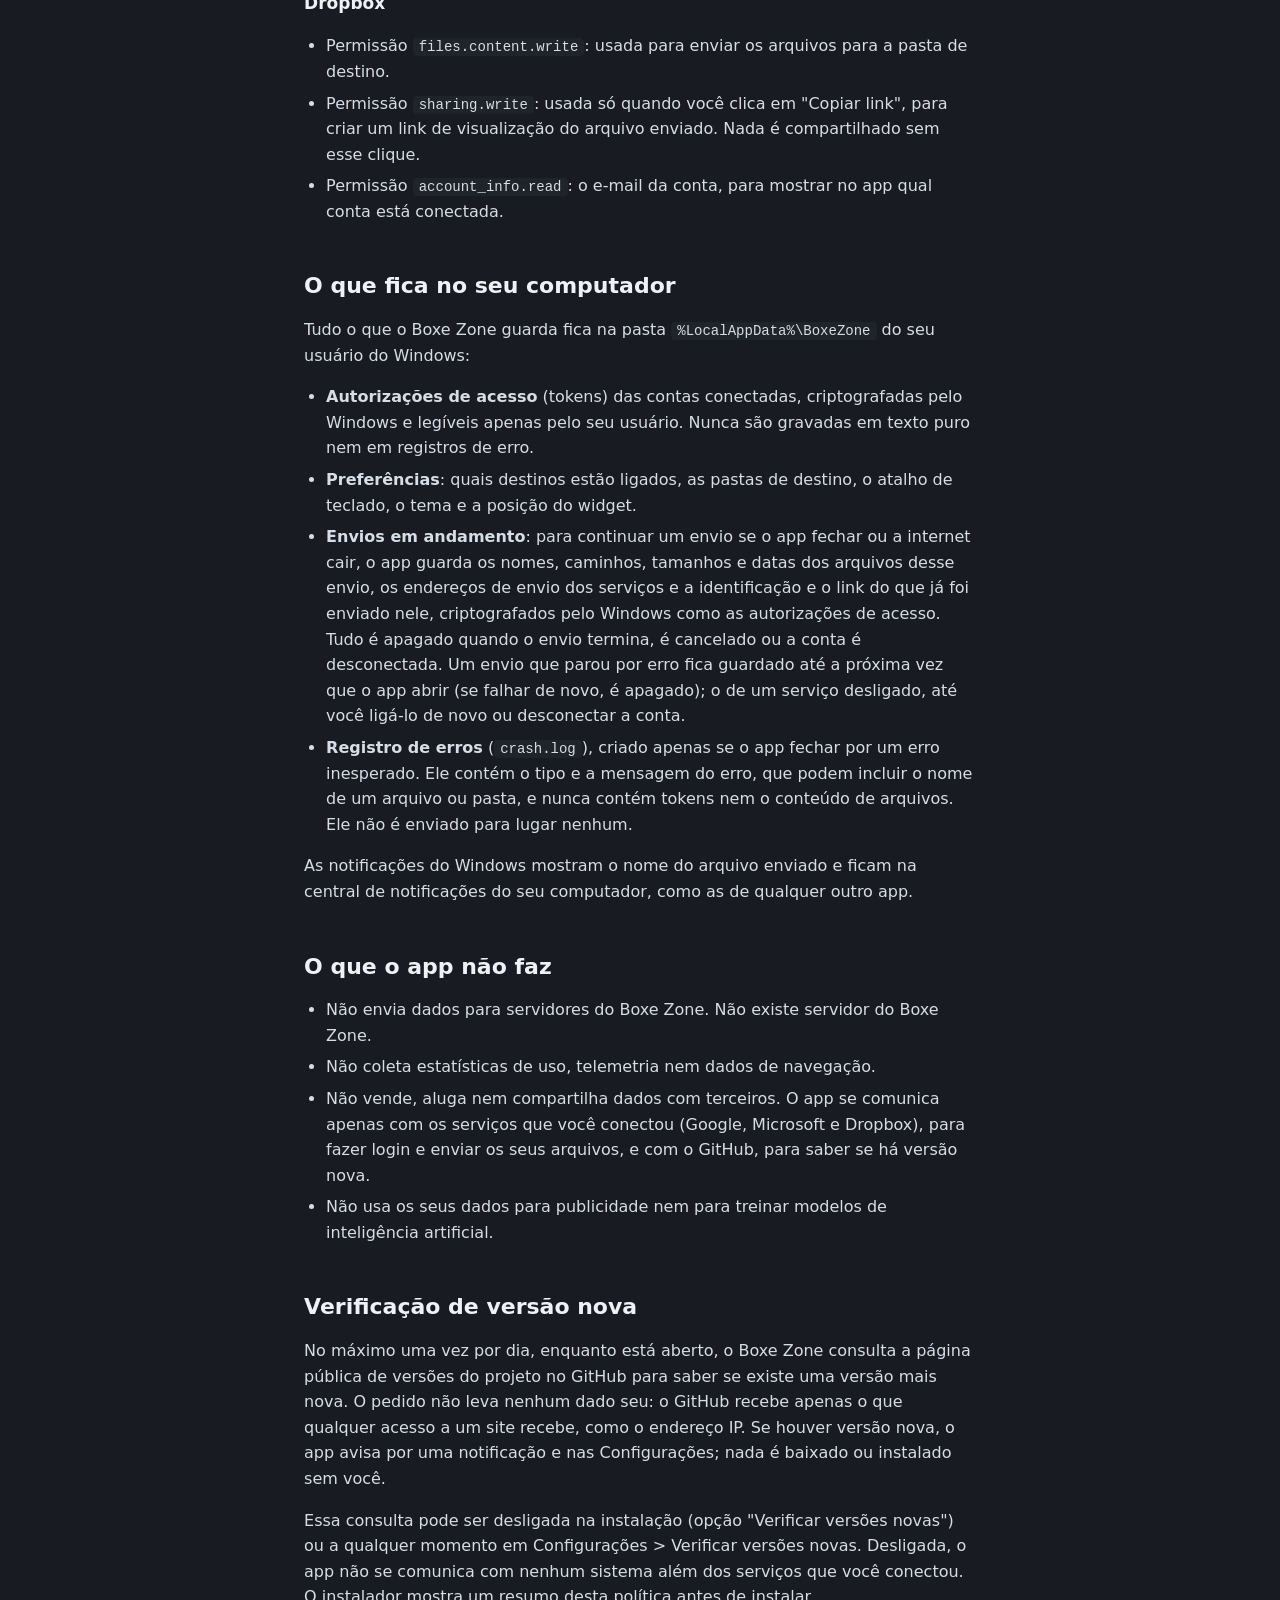
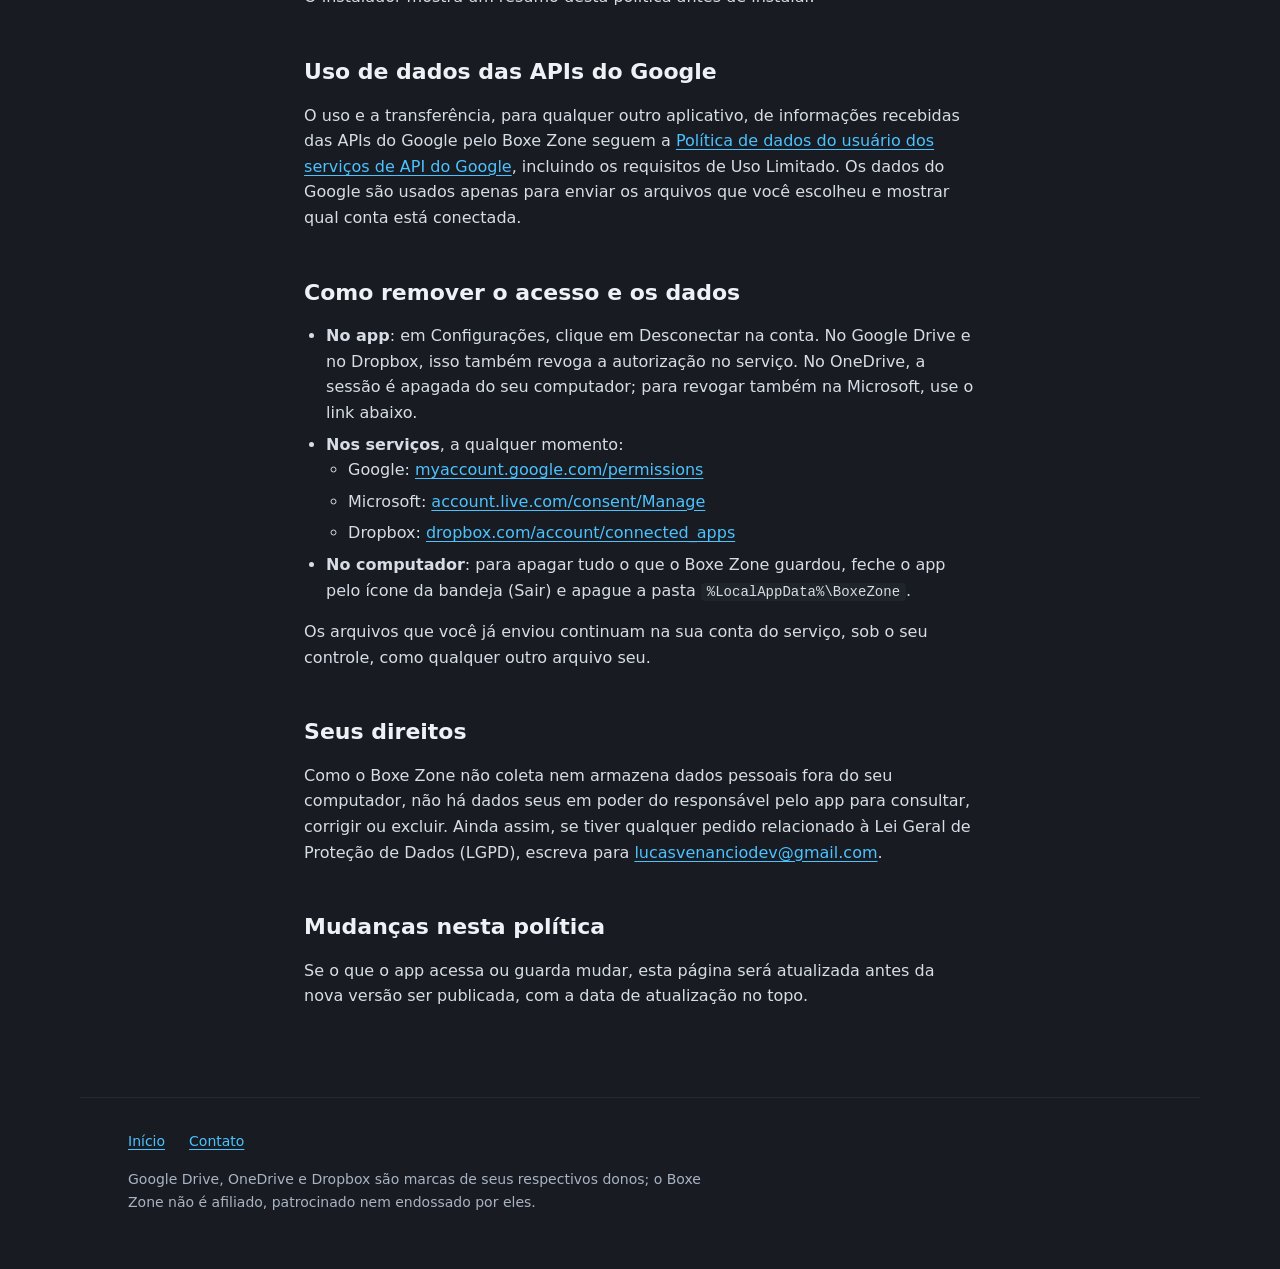
==== commit 4f4dafa3: "fix: resume review findings - Started with the PC and no network yet: the provider reconnects on   i" ====
--- a/website/privacidade/index.html
+++ b/website/privacidade/index.html
@@ -67,7 +67,7 @@
     <ul>
       <li><strong>Autorizações de acesso</strong> (tokens) das contas conectadas, criptografadas pelo Windows e legíveis apenas pelo seu usuário. Nunca são gravadas em texto puro nem em registros de erro.</li>
       <li><strong>Preferências</strong>: quais destinos estão ligados, as pastas de destino, o atalho de teclado, o tema e a posição do widget.</li>
-      <li><strong>Envios em andamento</strong>: os nomes e caminhos dos arquivos de um envio que ainda não terminou e os endereços de envio dos serviços, criptografados pelo Windows como as autorizações de acesso, para continuar o envio se o app fechar ou a internet cair. São apagados quando o envio termina, é cancelado ou a conta é desconectada.</li>
+      <li><strong>Envios em andamento</strong>: para continuar um envio se o app fechar ou a internet cair, o app guarda os nomes, caminhos, tamanhos e datas dos arquivos desse envio, os endereços de envio dos serviços e a identificação e o link do que já foi enviado nele, criptografados pelo Windows como as autorizações de acesso. Tudo é apagado quando o envio termina, é cancelado ou a conta é desconectada. Um envio que parou por erro fica guardado até a próxima vez que o app abrir (se falhar de novo, é apagado); o de um serviço desligado, até você ligá-lo de novo ou desconectar a conta.</li>
       <li><strong>Registro de erros</strong> (<code>crash.log</code>), criado apenas se o app fechar por um erro inesperado. Ele contém o tipo e a mensagem do erro, que podem incluir o nome de um arquivo ou pasta, e nunca contém tokens nem o conteúdo de arquivos. Ele não é enviado para lugar nenhum.</li>
     </ul>
     <p>As notificações do Windows mostram o nome do arquivo enviado e ficam na central de notificações do seu computador, como as de qualquer outro app.</p>
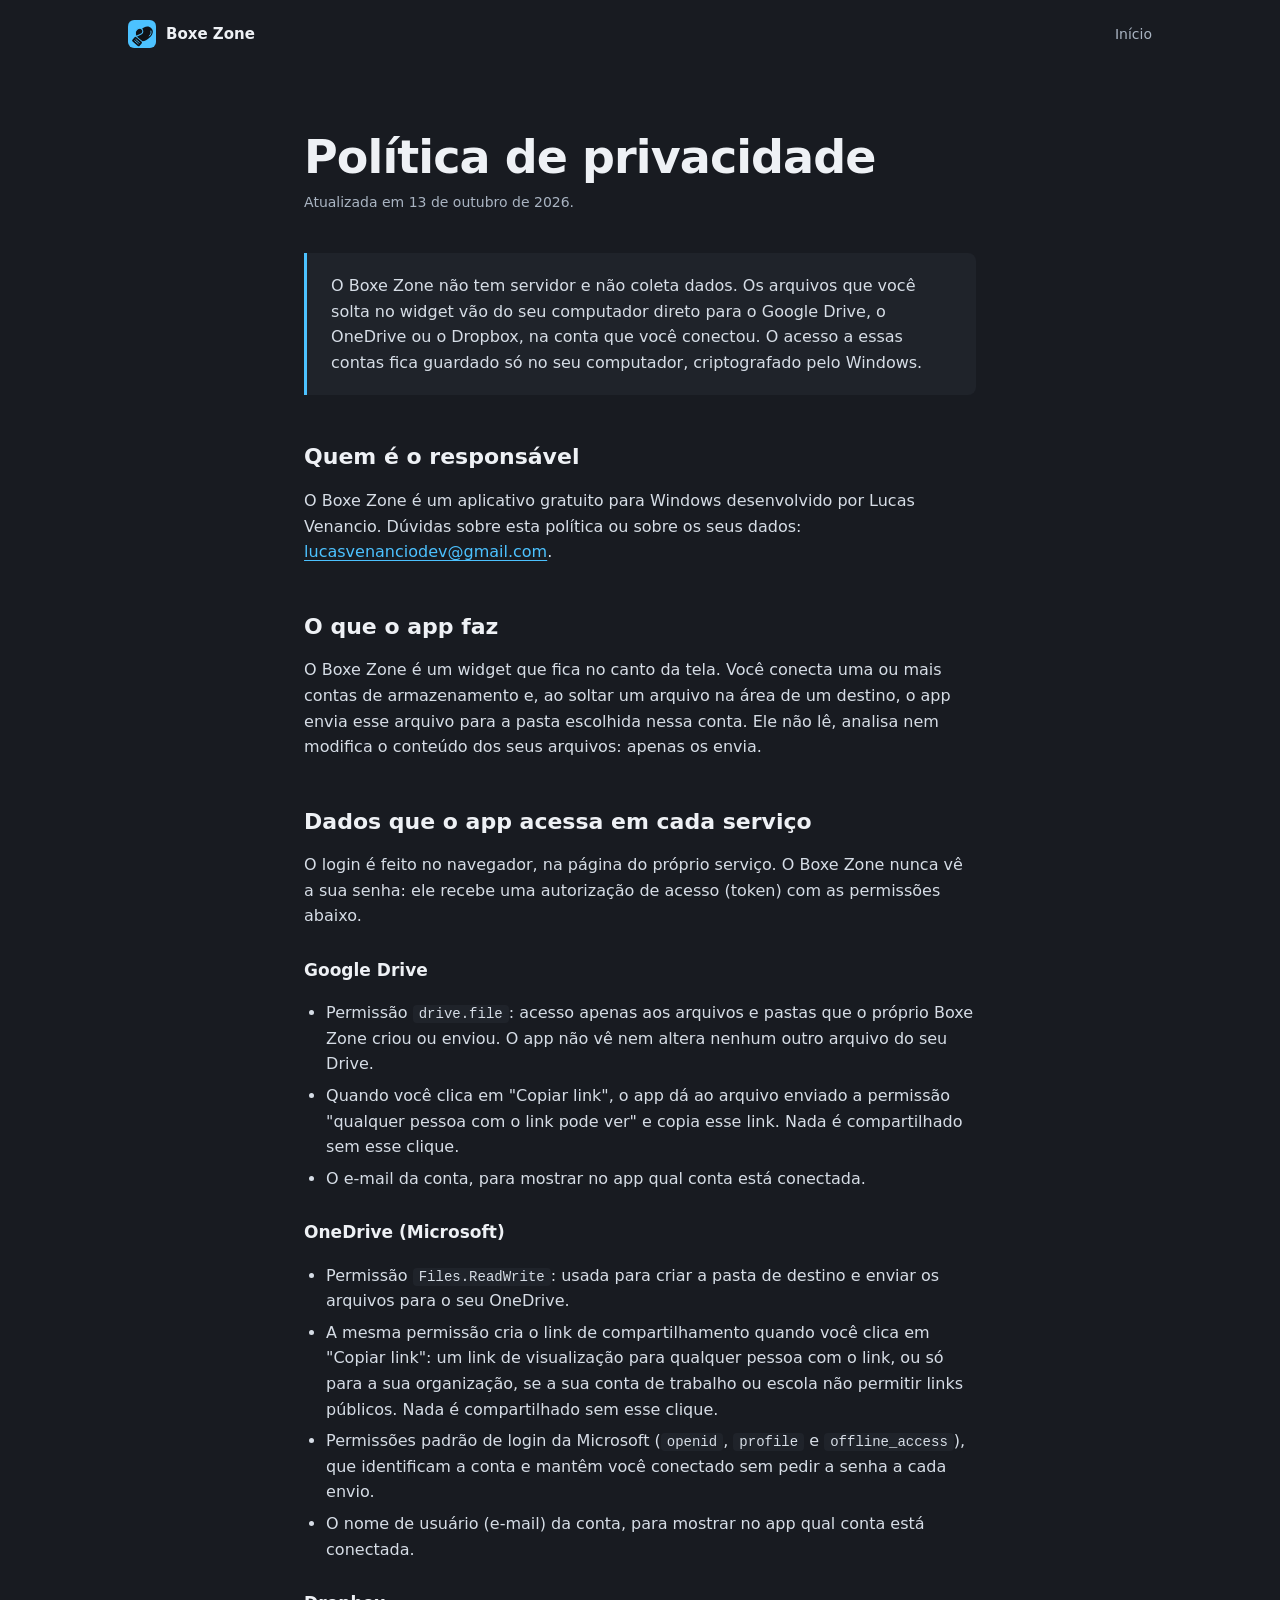
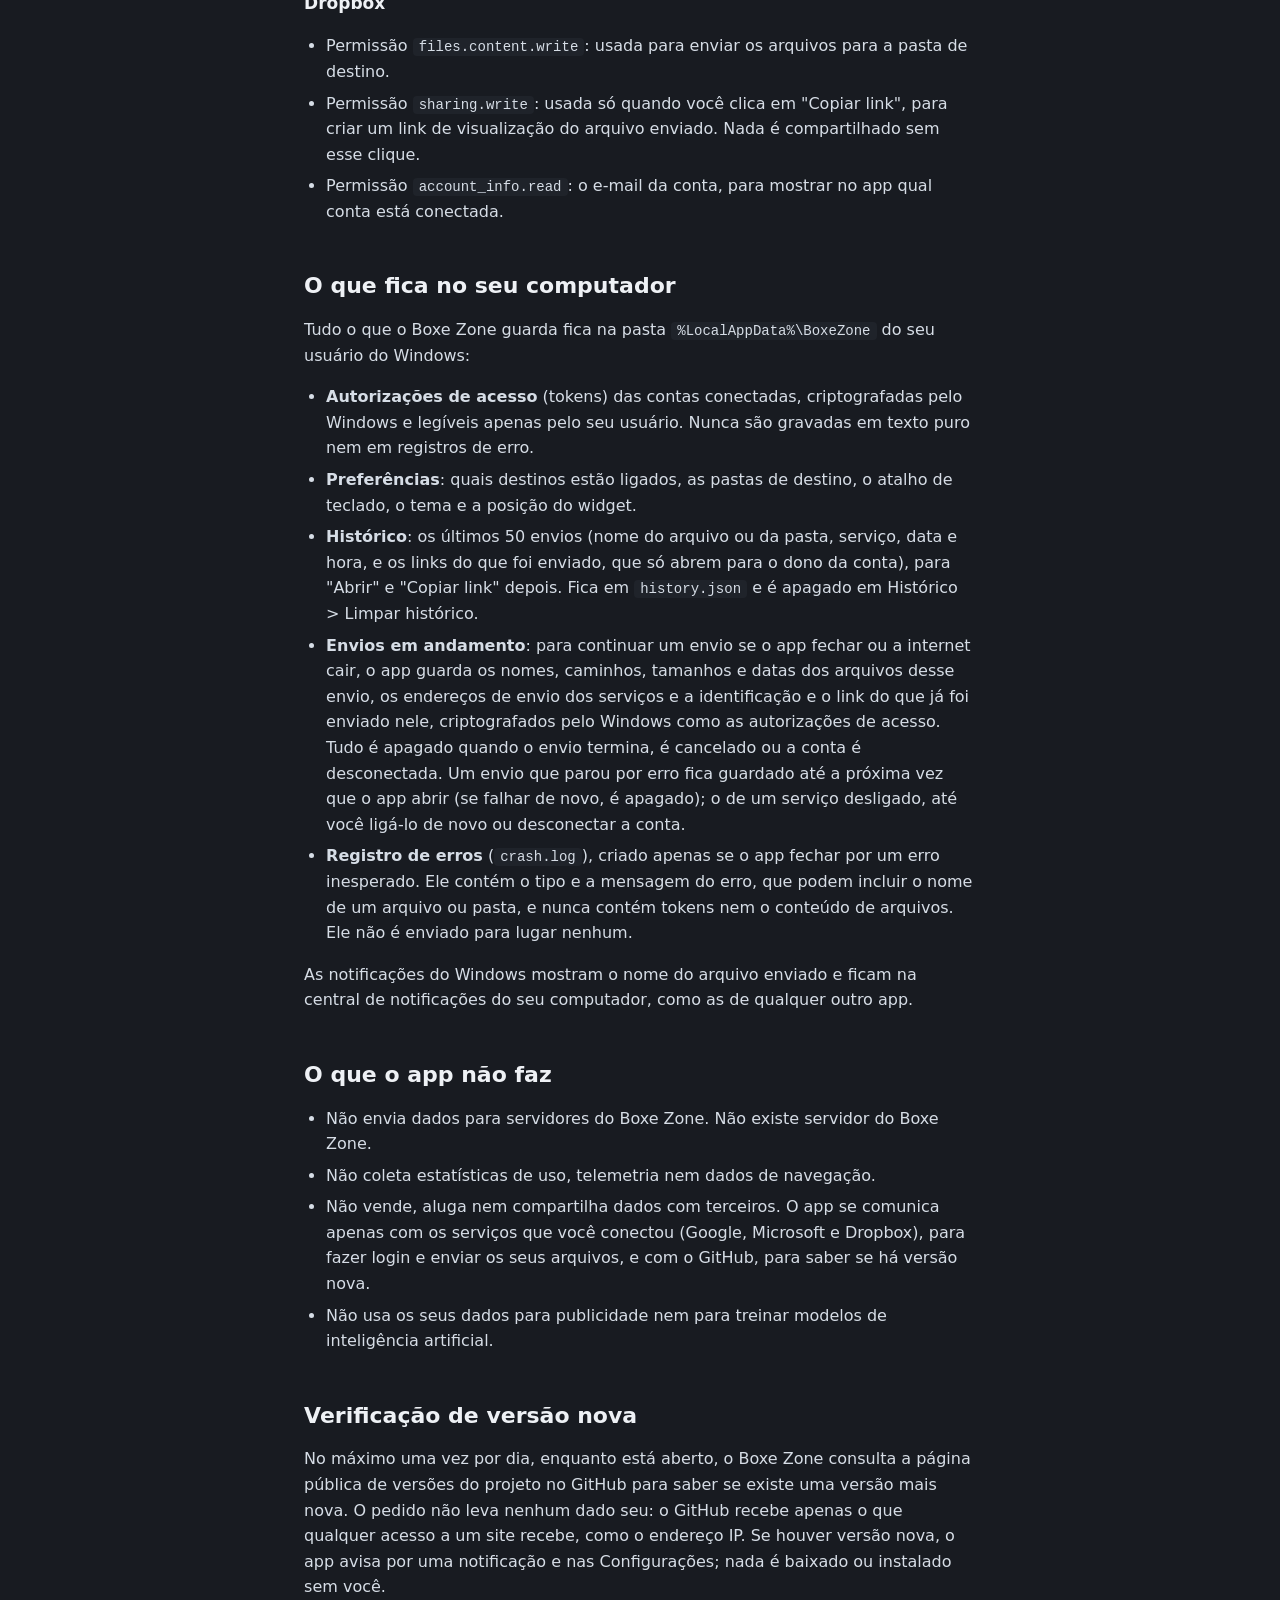
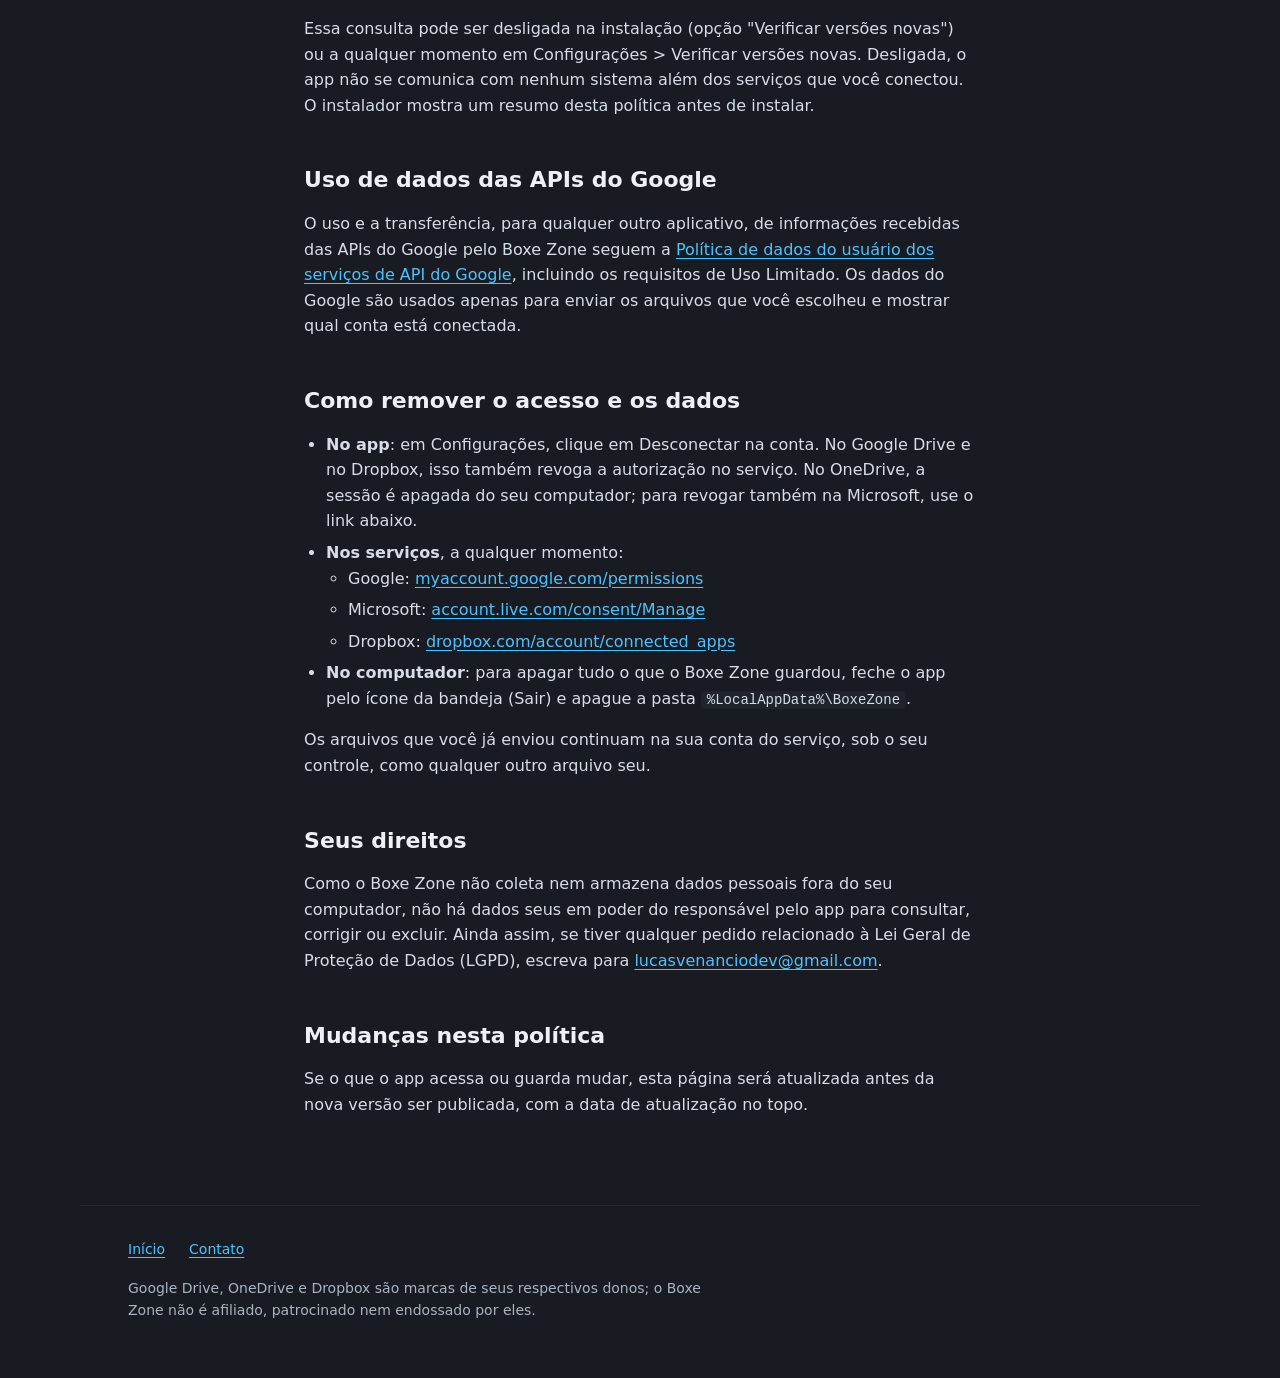
==== commit a896fbb6: "feat: upload history and folder browsing - "Histórico" (footer link): the last 50 uploads, newest fi" ====
--- a/website/privacidade/index.html
+++ b/website/privacidade/index.html
@@ -67,6 +67,7 @@
     <ul>
       <li><strong>Autorizações de acesso</strong> (tokens) das contas conectadas, criptografadas pelo Windows e legíveis apenas pelo seu usuário. Nunca são gravadas em texto puro nem em registros de erro.</li>
       <li><strong>Preferências</strong>: quais destinos estão ligados, as pastas de destino, o atalho de teclado, o tema e a posição do widget.</li>
+      <li><strong>Histórico</strong>: os últimos 50 envios (nome do arquivo ou da pasta, serviço, data e hora, e os links do que foi enviado, que só abrem para o dono da conta), para "Abrir" e "Copiar link" depois. Fica em <code>history.json</code> e é apagado em Histórico &gt; Limpar histórico.</li>
       <li><strong>Envios em andamento</strong>: para continuar um envio se o app fechar ou a internet cair, o app guarda os nomes, caminhos, tamanhos e datas dos arquivos desse envio, os endereços de envio dos serviços e a identificação e o link do que já foi enviado nele, criptografados pelo Windows como as autorizações de acesso. Tudo é apagado quando o envio termina, é cancelado ou a conta é desconectada. Um envio que parou por erro fica guardado até a próxima vez que o app abrir (se falhar de novo, é apagado); o de um serviço desligado, até você ligá-lo de novo ou desconectar a conta.</li>
       <li><strong>Registro de erros</strong> (<code>crash.log</code>), criado apenas se o app fechar por um erro inesperado. Ele contém o tipo e a mensagem do erro, que podem incluir o nome de um arquivo ou pasta, e nunca contém tokens nem o conteúdo de arquivos. Ele não é enviado para lugar nenhum.</li>
     </ul>
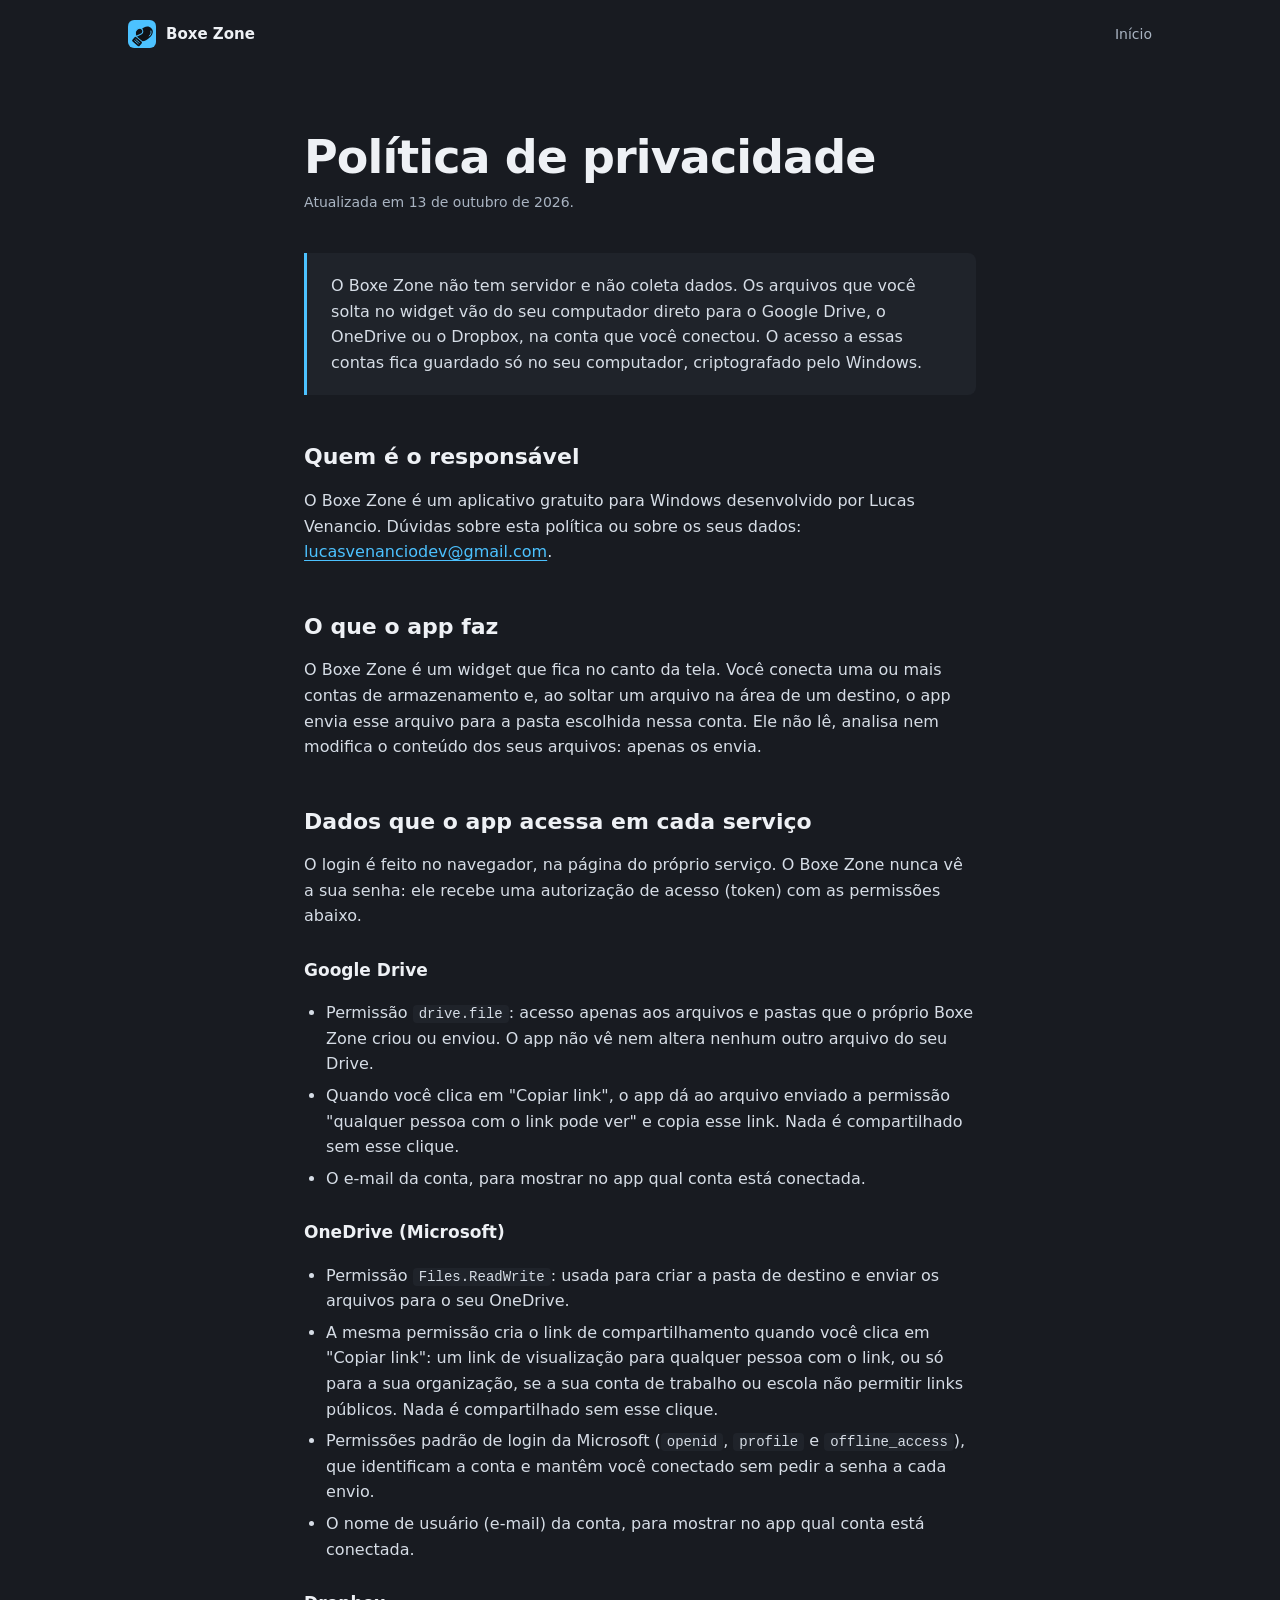
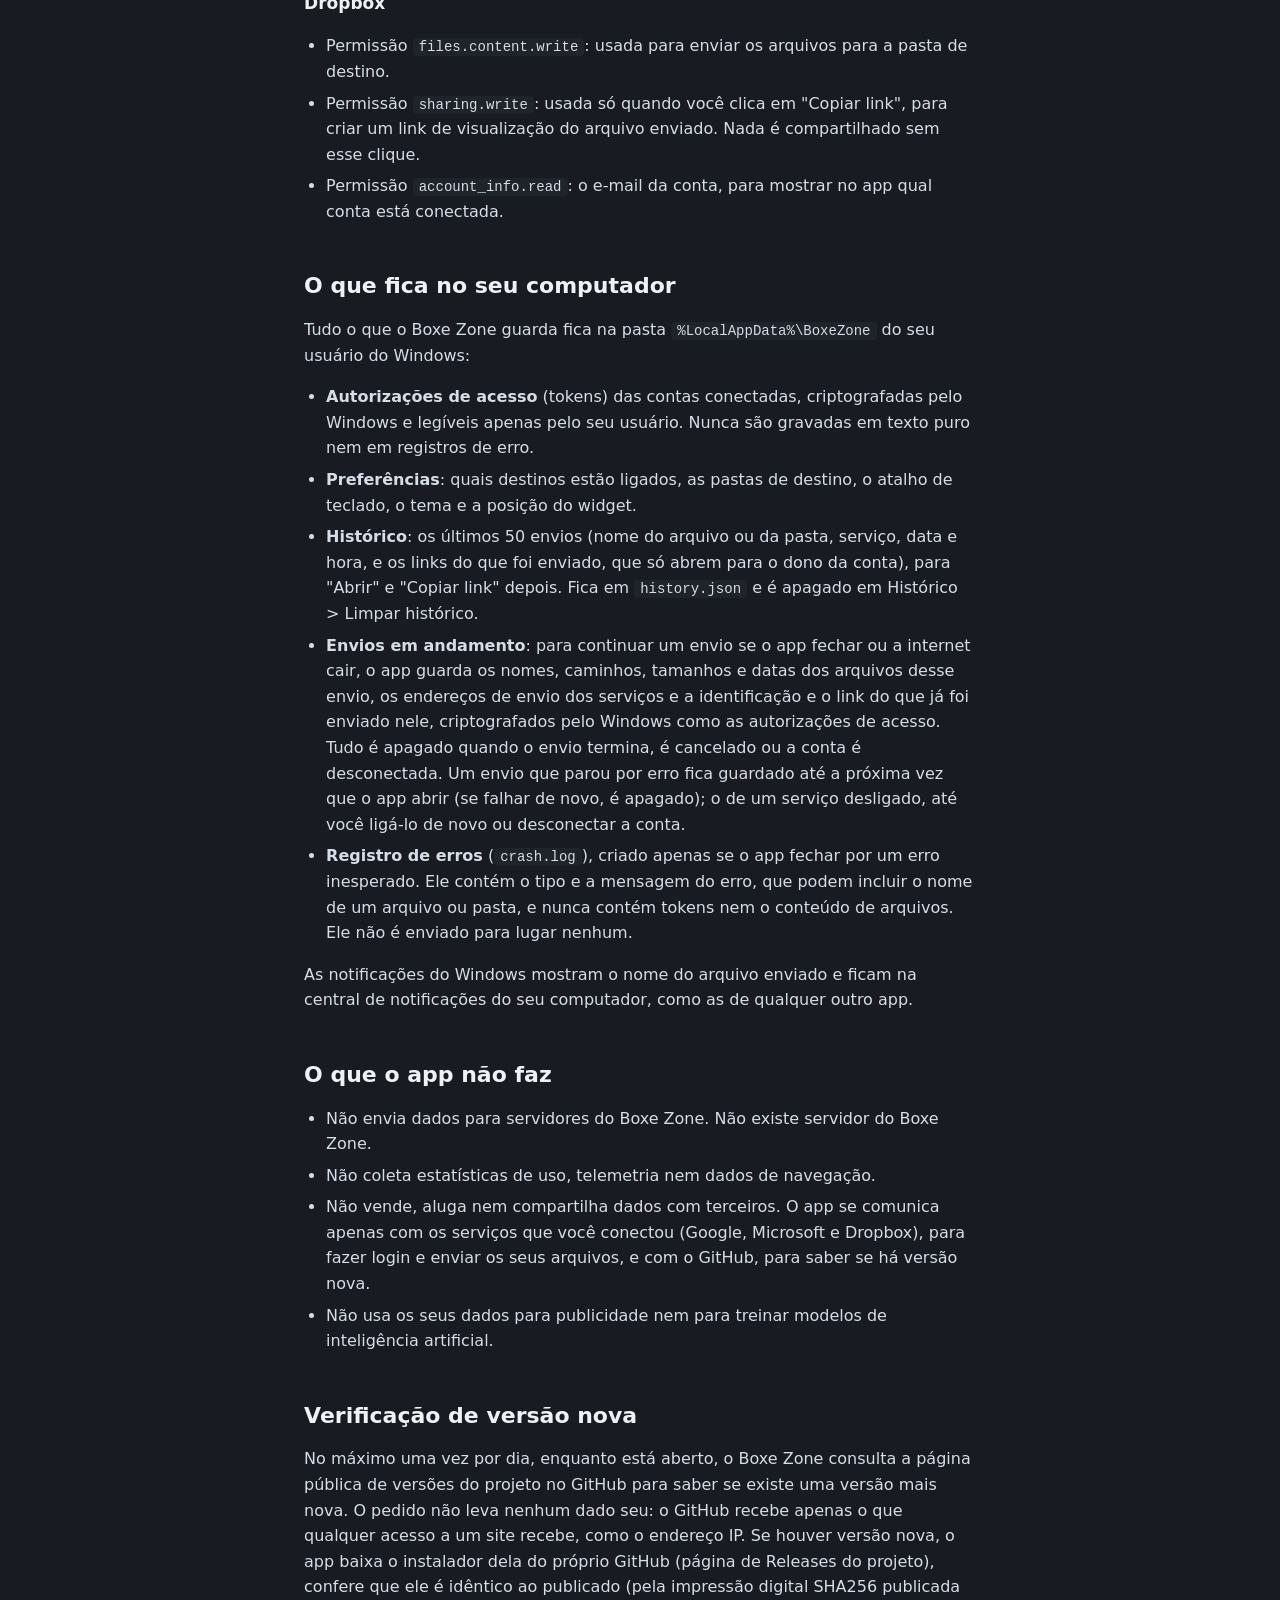
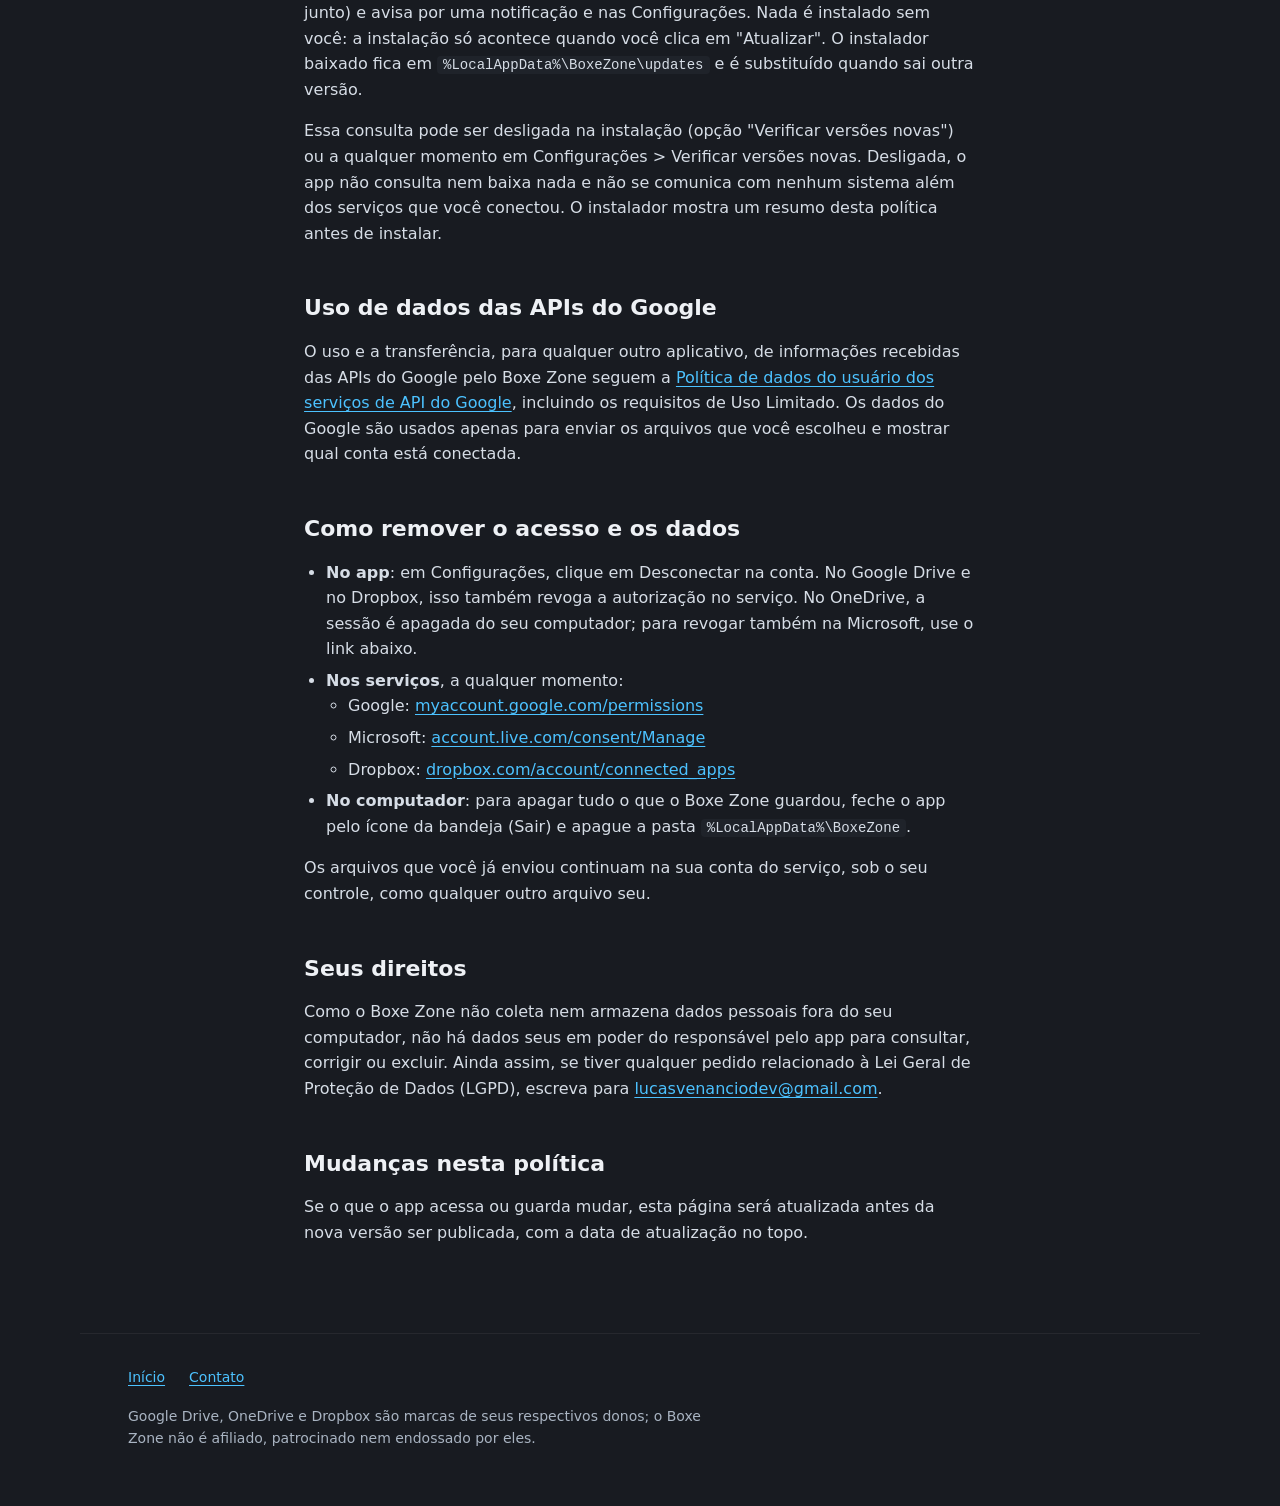
==== commit 973c7dd6: "feat: English, language choice and automatic update - English interface (Strings/en-US), chosen in S" ====
--- a/website/privacidade/index.html
+++ b/website/privacidade/index.html
@@ -82,8 +82,8 @@
     </ul>
 
     <h2>Verificação de versão nova</h2>
-    <p>No máximo uma vez por dia, enquanto está aberto, o Boxe Zone consulta a página pública de versões do projeto no GitHub para saber se existe uma versão mais nova. O pedido não leva nenhum dado seu: o GitHub recebe apenas o que qualquer acesso a um site recebe, como o endereço IP. Se houver versão nova, o app avisa por uma notificação e nas Configurações; nada é baixado ou instalado sem você.</p>
-    <p>Essa consulta pode ser desligada na instalação (opção "Verificar versões novas") ou a qualquer momento em Configurações &gt; Verificar versões novas. Desligada, o app não se comunica com nenhum sistema além dos serviços que você conectou. O instalador mostra um resumo desta política antes de instalar.</p>
+    <p>No máximo uma vez por dia, enquanto está aberto, o Boxe Zone consulta a página pública de versões do projeto no GitHub para saber se existe uma versão mais nova. O pedido não leva nenhum dado seu: o GitHub recebe apenas o que qualquer acesso a um site recebe, como o endereço IP. Se houver versão nova, o app baixa o instalador dela do próprio GitHub (página de Releases do projeto), confere que ele é idêntico ao publicado (pela impressão digital SHA256 publicada junto) e avisa por uma notificação e nas Configurações. Nada é instalado sem você: a instalação só acontece quando você clica em "Atualizar". O instalador baixado fica em <code>%LocalAppData%\BoxeZone\updates</code> e é substituído quando sai outra versão.</p>
+    <p>Essa consulta pode ser desligada na instalação (opção "Verificar versões novas") ou a qualquer momento em Configurações &gt; Verificar versões novas. Desligada, o app não consulta nem baixa nada e não se comunica com nenhum sistema além dos serviços que você conectou. O instalador mostra um resumo desta política antes de instalar.</p>
 
     <h2>Uso de dados das APIs do Google</h2>
     <p>O uso e a transferência, para qualquer outro aplicativo, de informações recebidas das APIs do Google pelo Boxe Zone seguem a <a href="https://developers.google.com/terms/api-services-user-data-policy">Política de dados do usuário dos serviços de API do Google</a>, incluindo os requisitos de Uso Limitado. Os dados do Google são usados apenas para enviar os arquivos que você escolheu e mostrar qual conta está conectada.</p>
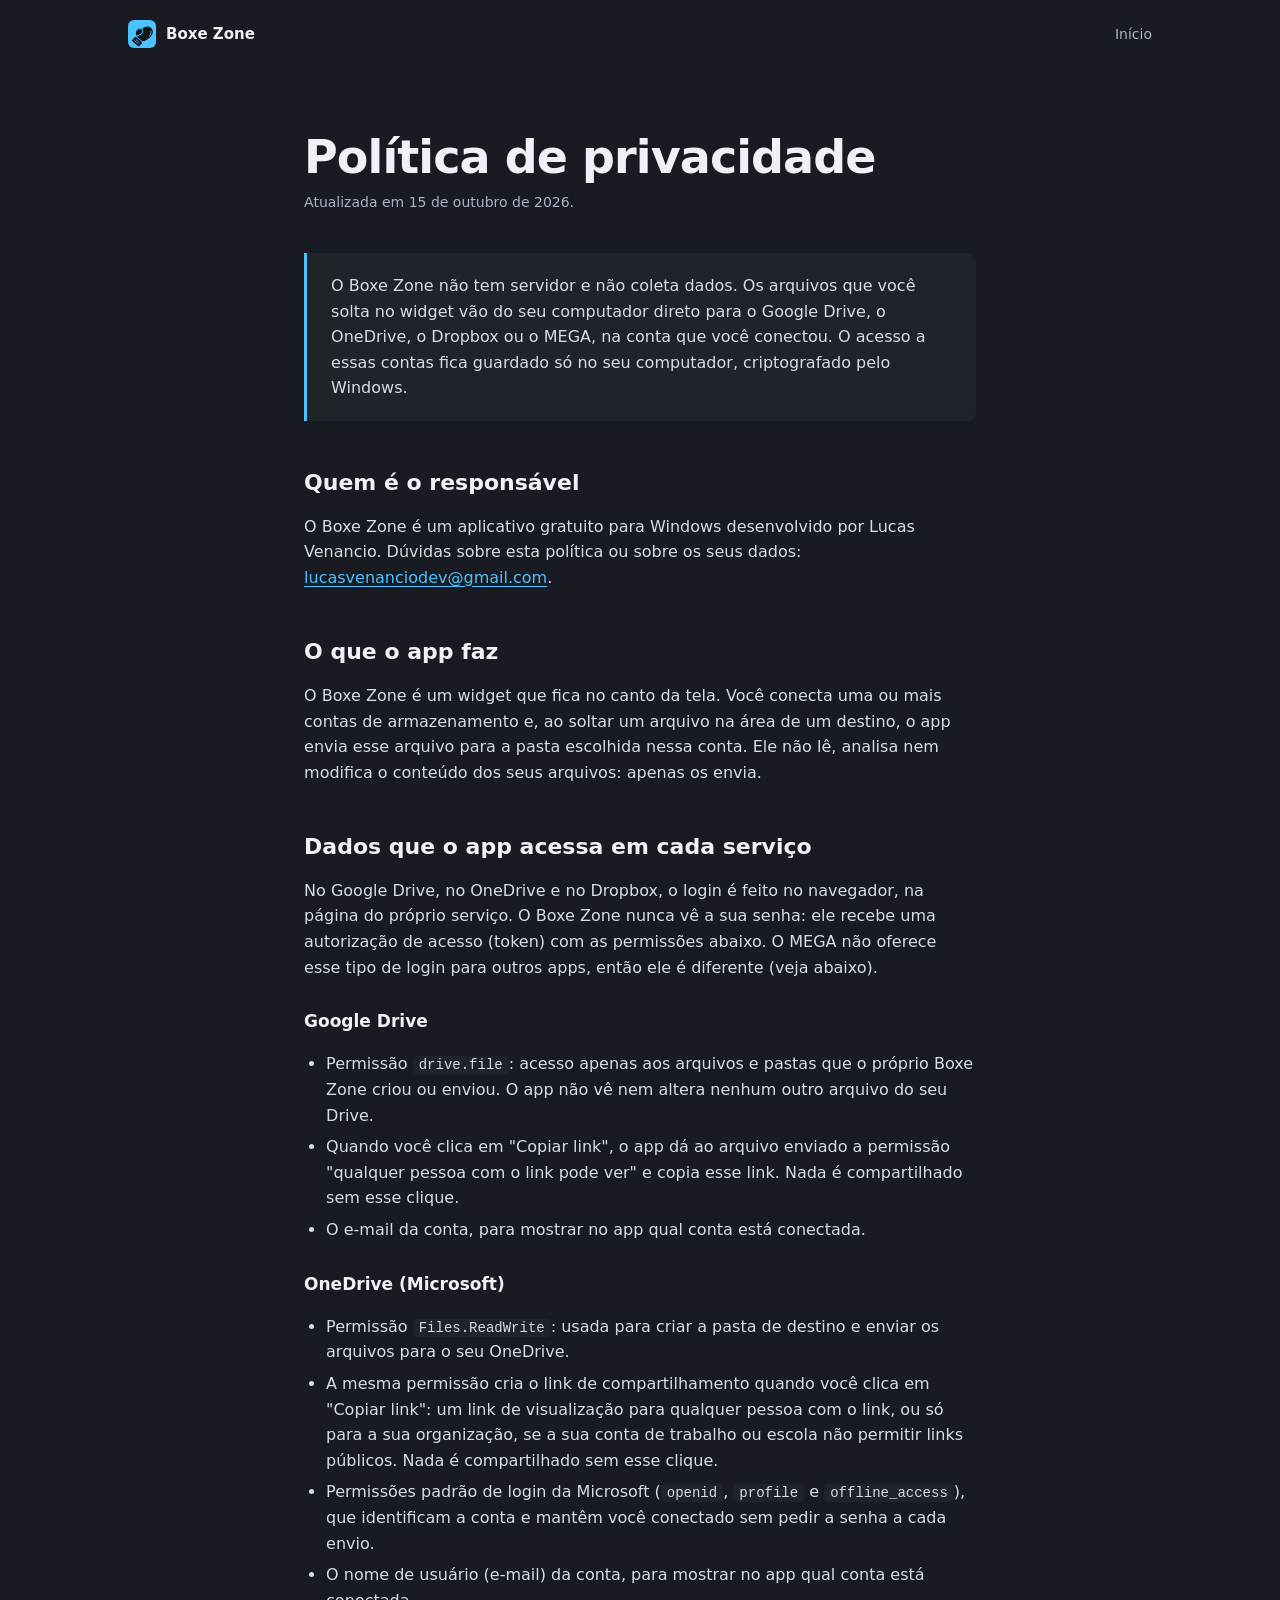
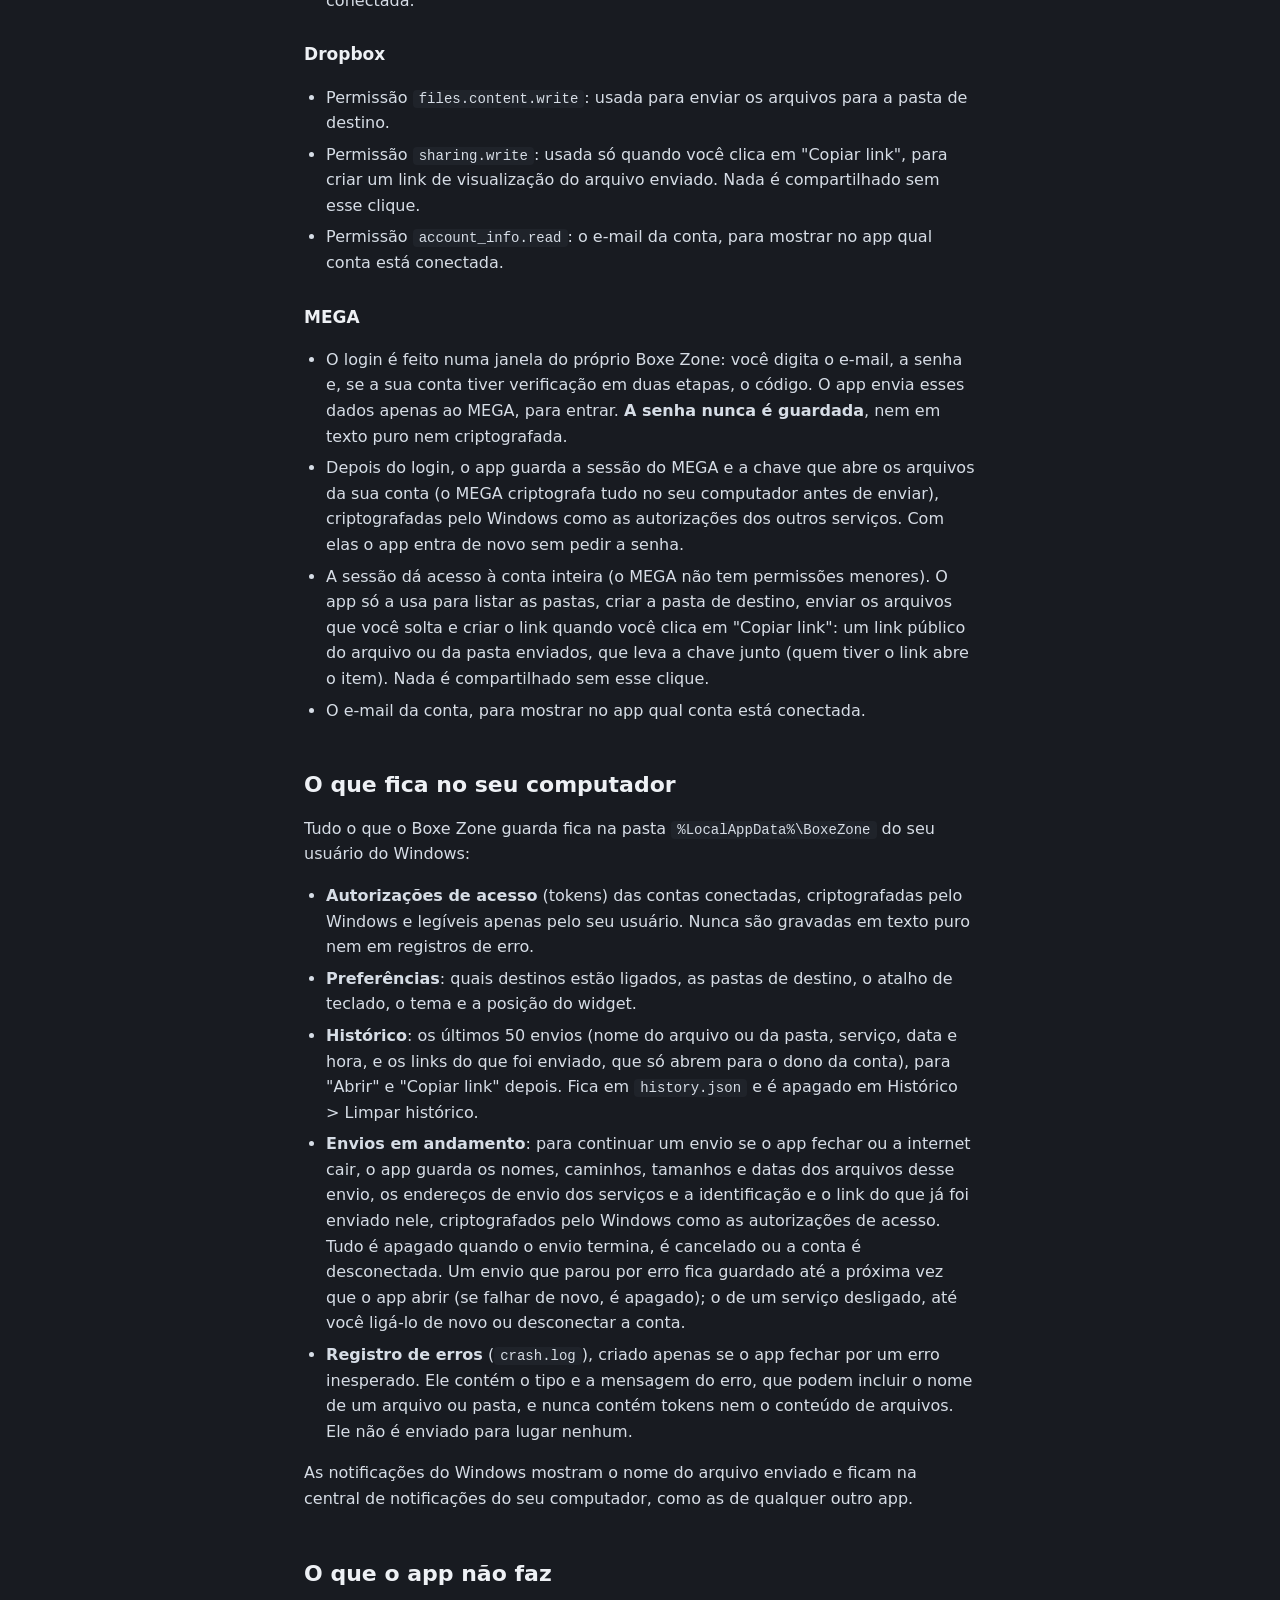
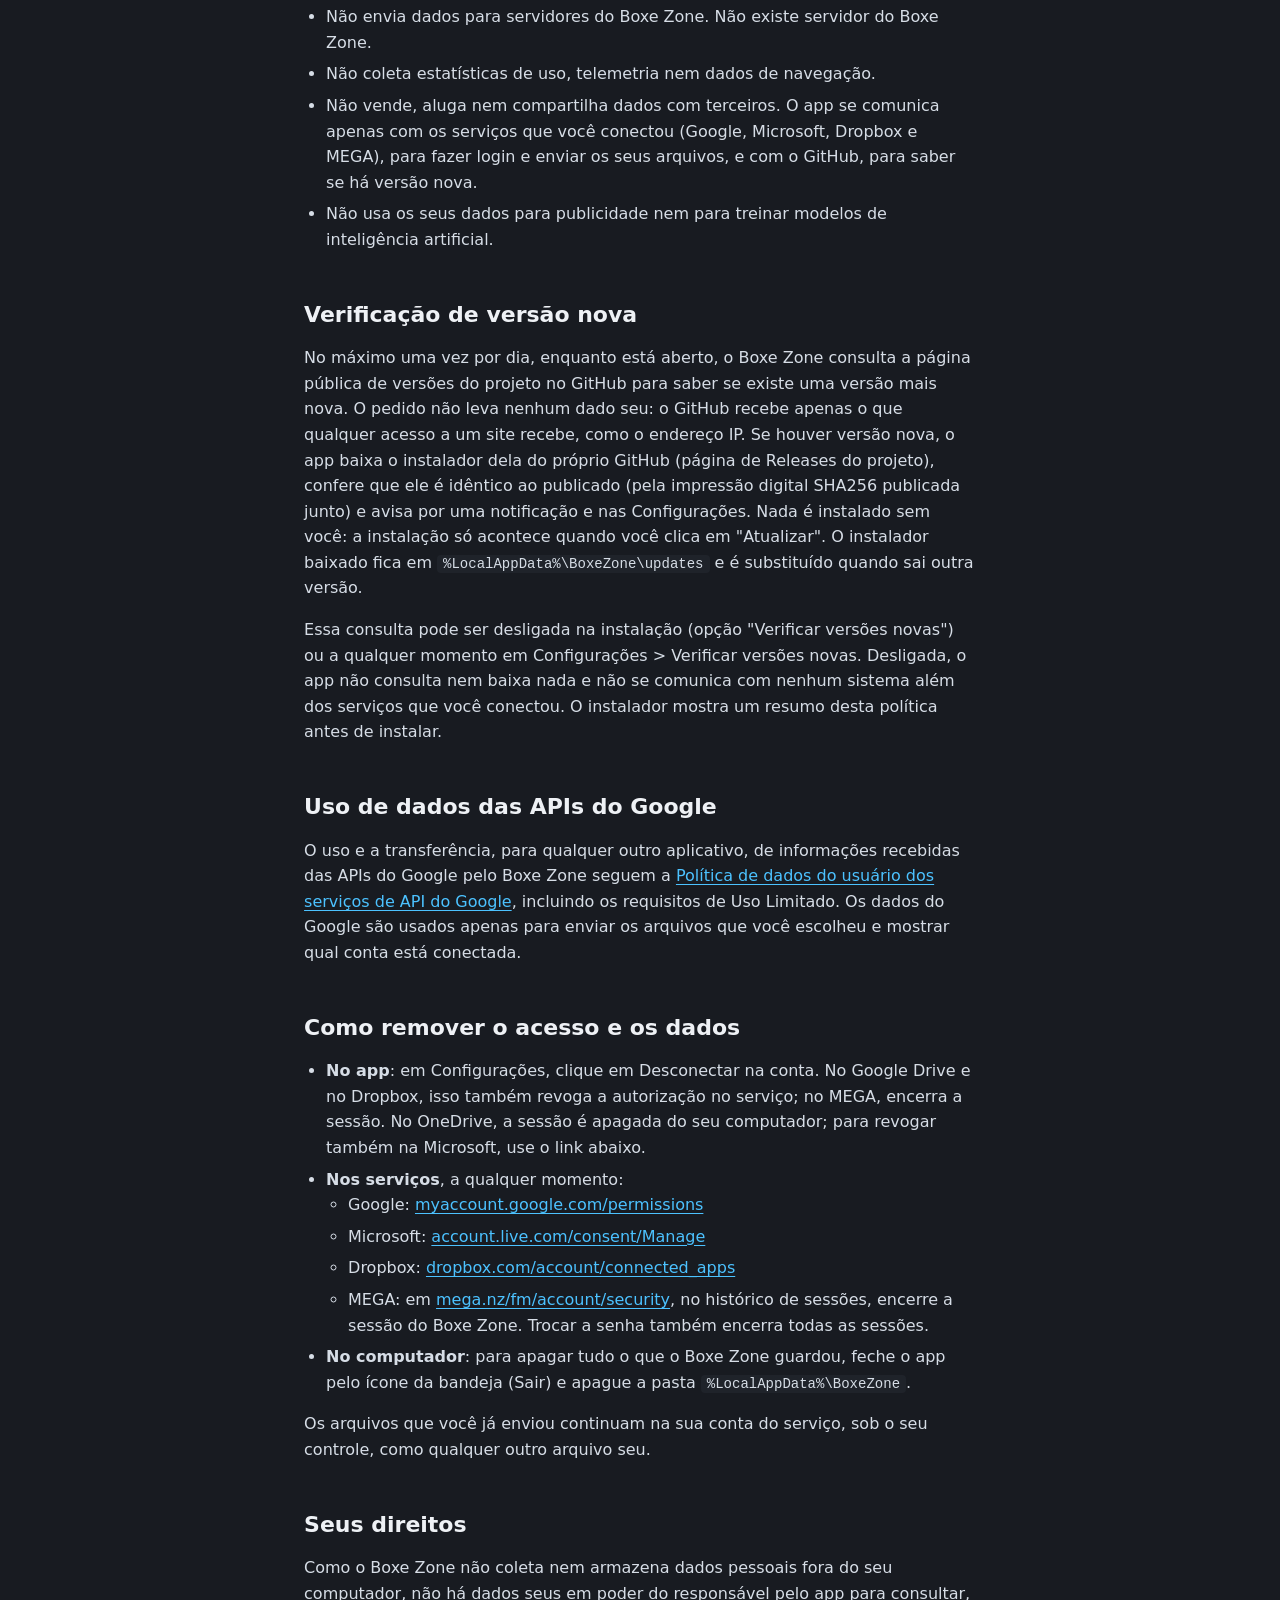
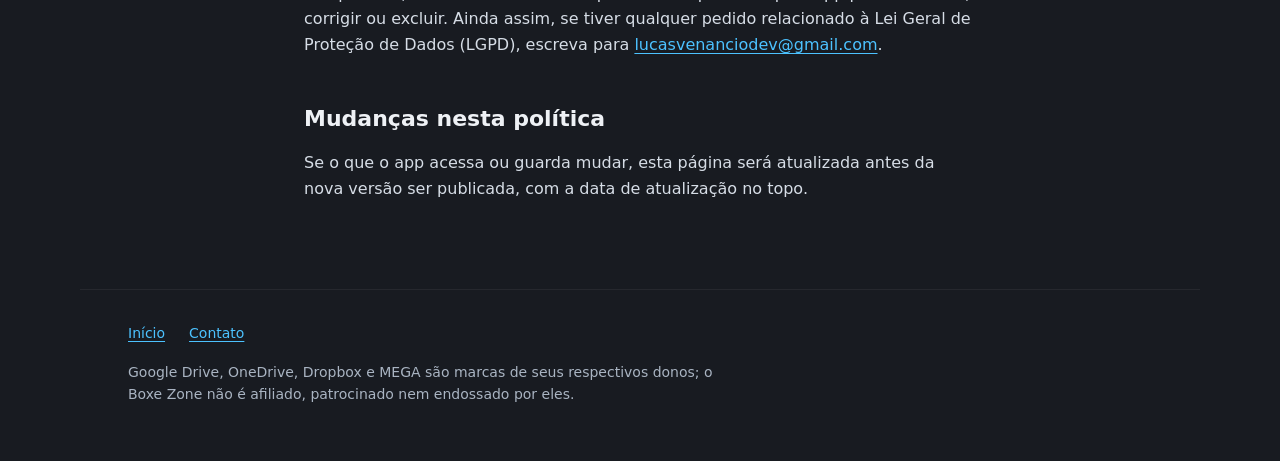
==== commit 932df9ac: "MEGA provider: e-mail and password sign-in window, MegaApiClient with a working hashcash solver MEGA" ====
--- a/website/privacidade/index.html
+++ b/website/privacidade/index.html
@@ -25,10 +25,10 @@
 
   <main id="conteudo" class="doc">
     <h1>Política de privacidade</h1>
-    <p class="updated">Atualizada em 13 de outubro de 2026.</p>
+    <p class="updated">Atualizada em 15 de outubro de 2026.</p>
 
     <div class="summary">
-      <p>O Boxe Zone não tem servidor e não coleta dados. Os arquivos que você solta no widget vão do seu computador direto para o Google Drive, o OneDrive ou o Dropbox, na conta que você conectou. O acesso a essas contas fica guardado só no seu computador, criptografado pelo Windows.</p>
+      <p>O Boxe Zone não tem servidor e não coleta dados. Os arquivos que você solta no widget vão do seu computador direto para o Google Drive, o OneDrive, o Dropbox ou o MEGA, na conta que você conectou. O acesso a essas contas fica guardado só no seu computador, criptografado pelo Windows.</p>
     </div>
 
     <h2>Quem é o responsável</h2>
@@ -38,7 +38,7 @@
     <p>O Boxe Zone é um widget que fica no canto da tela. Você conecta uma ou mais contas de armazenamento e, ao soltar um arquivo na área de um destino, o app envia esse arquivo para a pasta escolhida nessa conta. Ele não lê, analisa nem modifica o conteúdo dos seus arquivos: apenas os envia.</p>
 
     <h2>Dados que o app acessa em cada serviço</h2>
-    <p>O login é feito no navegador, na página do próprio serviço. O Boxe Zone nunca vê a sua senha: ele recebe uma autorização de acesso (token) com as permissões abaixo.</p>
+    <p>No Google Drive, no OneDrive e no Dropbox, o login é feito no navegador, na página do próprio serviço. O Boxe Zone nunca vê a sua senha: ele recebe uma autorização de acesso (token) com as permissões abaixo. O MEGA não oferece esse tipo de login para outros apps, então ele é diferente (veja abaixo).</p>
 
     <h3>Google Drive</h3>
     <ul>
@@ -62,6 +62,14 @@
       <li>Permissão <code>account_info.read</code>: o e-mail da conta, para mostrar no app qual conta está conectada.</li>
     </ul>
 
+    <h3>MEGA</h3>
+    <ul>
+      <li>O login é feito numa janela do próprio Boxe Zone: você digita o e-mail, a senha e, se a sua conta tiver verificação em duas etapas, o código. O app envia esses dados apenas ao MEGA, para entrar. <strong>A senha nunca é guardada</strong>, nem em texto puro nem criptografada.</li>
+      <li>Depois do login, o app guarda a sessão do MEGA e a chave que abre os arquivos da sua conta (o MEGA criptografa tudo no seu computador antes de enviar), criptografadas pelo Windows como as autorizações dos outros serviços. Com elas o app entra de novo sem pedir a senha.</li>
+      <li>A sessão dá acesso à conta inteira (o MEGA não tem permissões menores). O app só a usa para listar as pastas, criar a pasta de destino, enviar os arquivos que você solta e criar o link quando você clica em "Copiar link": um link público do arquivo ou da pasta enviados, que leva a chave junto (quem tiver o link abre o item). Nada é compartilhado sem esse clique.</li>
+      <li>O e-mail da conta, para mostrar no app qual conta está conectada.</li>
+    </ul>
+
     <h2>O que fica no seu computador</h2>
     <p>Tudo o que o Boxe Zone guarda fica na pasta <code>%LocalAppData%\BoxeZone</code> do seu usuário do Windows:</p>
     <ul>
@@ -77,7 +85,7 @@
     <ul>
       <li>Não envia dados para servidores do Boxe Zone. Não existe servidor do Boxe Zone.</li>
       <li>Não coleta estatísticas de uso, telemetria nem dados de navegação.</li>
-      <li>Não vende, aluga nem compartilha dados com terceiros. O app se comunica apenas com os serviços que você conectou (Google, Microsoft e Dropbox), para fazer login e enviar os seus arquivos, e com o GitHub, para saber se há versão nova.</li>
+      <li>Não vende, aluga nem compartilha dados com terceiros. O app se comunica apenas com os serviços que você conectou (Google, Microsoft, Dropbox e MEGA), para fazer login e enviar os seus arquivos, e com o GitHub, para saber se há versão nova.</li>
       <li>Não usa os seus dados para publicidade nem para treinar modelos de inteligência artificial.</li>
     </ul>
 
@@ -86,16 +94,17 @@
     <p>Essa consulta pode ser desligada na instalação (opção "Verificar versões novas") ou a qualquer momento em Configurações &gt; Verificar versões novas. Desligada, o app não consulta nem baixa nada e não se comunica com nenhum sistema além dos serviços que você conectou. O instalador mostra um resumo desta política antes de instalar.</p>
 
     <h2>Uso de dados das APIs do Google</h2>
-    <p>O uso e a transferência, para qualquer outro aplicativo, de informações recebidas das APIs do Google pelo Boxe Zone seguem a <a href="https://developers.google.com/terms/api-services-user-data-policy">Política de dados do usuário dos serviços de API do Google</a>, incluindo os requisitos de Uso Limitado. Os dados do Google são usados apenas para enviar os arquivos que você escolheu e mostrar qual conta está conectada.</p>
+    <p>O uso e a transferência, para qualquer outro aplicativo, de informações recebidas das APIs do Google pelo Boxe Zone seguem a <a href="https://developers.google.com/terms/api-services-user-data-policy" target="_blank" rel="noopener">Política de dados do usuário dos serviços de API do Google</a>, incluindo os requisitos de Uso Limitado. Os dados do Google são usados apenas para enviar os arquivos que você escolheu e mostrar qual conta está conectada.</p>
 
     <h2>Como remover o acesso e os dados</h2>
     <ul>
-      <li><strong>No app</strong>: em Configurações, clique em Desconectar na conta. No Google Drive e no Dropbox, isso também revoga a autorização no serviço. No OneDrive, a sessão é apagada do seu computador; para revogar também na Microsoft, use o link abaixo.</li>
+      <li><strong>No app</strong>: em Configurações, clique em Desconectar na conta. No Google Drive e no Dropbox, isso também revoga a autorização no serviço; no MEGA, encerra a sessão. No OneDrive, a sessão é apagada do seu computador; para revogar também na Microsoft, use o link abaixo.</li>
       <li><strong>Nos serviços</strong>, a qualquer momento:
         <ul>
-          <li>Google: <a href="https://myaccount.google.com/permissions">myaccount.google.com/permissions</a></li>
-          <li>Microsoft: <a href="https://account.live.com/consent/Manage">account.live.com/consent/Manage</a></li>
-          <li>Dropbox: <a href="https://www.dropbox.com/account/connected_apps">dropbox.com/account/connected_apps</a></li>
+          <li>Google: <a href="https://myaccount.google.com/permissions" target="_blank" rel="noopener">myaccount.google.com/permissions</a></li>
+          <li>Microsoft: <a href="https://account.live.com/consent/Manage" target="_blank" rel="noopener">account.live.com/consent/Manage</a></li>
+          <li>Dropbox: <a href="https://www.dropbox.com/account/connected_apps" target="_blank" rel="noopener">dropbox.com/account/connected_apps</a></li>
+          <li>MEGA: em <a href="https://mega.nz/fm/account/security" target="_blank" rel="noopener">mega.nz/fm/account/security</a>, no histórico de sessões, encerre a sessão do Boxe Zone. Trocar a senha também encerra todas as sessões.</li>
         </ul>
       </li>
       <li><strong>No computador</strong>: para apagar tudo o que o Boxe Zone guardou, feche o app pelo ícone da bandeja (Sair) e apague a pasta <code>%LocalAppData%\BoxeZone</code>.</li>
@@ -114,7 +123,7 @@
       <a href="../">Início</a>
       <a href="mailto:lucasvenanciodev@gmail.com">Contato</a>
     </nav>
-    <p>Google Drive, OneDrive e Dropbox são marcas de seus respectivos donos; o Boxe Zone não é afiliado, patrocinado nem endossado por eles.</p>
+    <p>Google Drive, OneDrive, Dropbox e MEGA são marcas de seus respectivos donos; o Boxe Zone não é afiliado, patrocinado nem endossado por eles.</p>
   </footer>
 </body>
 </html>
--- a/website/assets/style.css
+++ b/website/assets/style.css
@@ -122,7 +122,7 @@
   margin: 0 auto;
   padding: clamp(40px, 8vw, 96px) var(--gutter) clamp(48px, 8vw, 104px);
   display: grid;
-  grid-template-columns: minmax(0, 1fr) 316px;
+  grid-template-columns: minmax(0, 1fr) 356px;
   align-items: end;
   gap: 48px;
 }
@@ -212,7 +212,7 @@
 
 .widget {
   position: relative;
-  width: 300px;
+  width: 340px;
   justify-self: end;
   border-radius: 8px;
   background: var(--surface);
@@ -373,8 +373,15 @@
 }
 
 .w-foot .link {
+  color: #9fd8ff;
+}
+
+.w-foot .push {
   margin-left: auto;
-  color: #9fd8ff;
+}
+
+.w-foot .link + .link {
+  margin-left: 4px;
 }
 
 /* Drop zone: one sequence on load, a file lands and is sent. */
@@ -426,7 +433,7 @@
 }
 
 /* Row status: "Pronto", and "Enviando…" while the demo file is being sent. */
-.status {
+.w-name .status {
   display: grid;
 }
 
@@ -434,7 +441,7 @@
   grid-area: 1 / 1;
 }
 
-.st-sending {
+.widget .st-sending {
   opacity: 0;
 }
 
@@ -464,9 +471,24 @@
   flex-shrink: 0;
 }
 
-.z-done .z-file a {
-  color: #9fd8ff;
-  text-decoration: none;
+.z-link,
+.pct {
+  color: #b3bcc8;
+}
+
+/* "0%" to "100%" in step with the bar (browsers without @property show the end value). */
+@property --pct {
+  syntax: "<integer>";
+  inherits: false;
+  initial-value: 100;
+}
+
+.pct {
+  counter-reset: pct var(--pct);
+}
+
+.pct::after {
+  content: counter(pct) "%";
 }
 
 .flying {
@@ -487,13 +509,13 @@
 }
 
 /* Final state is the resting state, so without motion the widget simply shows "Enviado". */
-.z-idle,
-.z-sending,
-.zone .flying {
+.widget .z-idle,
+.widget .z-sending,
+.widget .flying {
   opacity: 0;
 }
 
-.z-done {
+.widget .z-done {
   opacity: 1;
 }
 
@@ -516,6 +538,10 @@
 
   .play .z-sending .track i {
     animation: fill 1.9s cubic-bezier(0.4, 0, 0.6, 1) 1.7s both;
+  }
+
+  .play .pct {
+    animation: count 1.9s cubic-bezier(0.4, 0, 0.6, 1) 1.7s both;
   }
 
   .play .z-done {
@@ -567,6 +593,11 @@
 @keyframes fill {
   from { transform: scaleX(0); }
   to { transform: scaleX(1); }
+}
+
+@keyframes count {
+  from { --pct: 0; }
+  to { --pct: 100; }
 }
 
 /* The file hovering over the zone (about 1.2 s to 1.7 s), like a real drag. */
@@ -627,19 +658,25 @@
   counter-increment: step;
 }
 
-.steps li::before {
+.steps h3 {
+  display: flex;
+  align-items: center;
+  gap: 10px;
+}
+
+.steps h3::before {
   content: counter(step);
   display: flex;
   align-items: center;
   justify-content: center;
-  width: 32px;
-  height: 32px;
-  margin-bottom: 16px;
-  border-radius: 8px;
+  flex-shrink: 0;
+  width: 26px;
+  height: 26px;
+  border-radius: 7px;
   background: var(--accent);
   color: var(--ink);
   font-weight: 700;
-  font-size: 15px;
+  font-size: 14px;
 }
 
 .steps h3,
@@ -732,6 +769,365 @@
 
 .policy .facts {
   margin-top: 28px;
+}
+
+/* Installer warnings: the steps, and a stage where a cursor clicks through them (script in index.html). */
+
+.warn-demo {
+  display: grid;
+  grid-template-columns: minmax(0, 1fr) 400px;
+  align-items: center;
+  gap: 48px;
+  margin: 8px 0 44px;
+}
+
+.warn-steps {
+  display: grid;
+  gap: 20px;
+  margin: 0;
+  padding: 0;
+  list-style: none;
+  counter-reset: warn;
+}
+
+.warn-steps li {
+  position: relative;
+  max-width: 40ch;
+  padding-left: 48px;
+  color: var(--muted);
+  counter-increment: warn;
+  transition: color 0.2s;
+}
+
+.warn-steps li::before {
+  content: counter(warn);
+  position: absolute;
+  left: 0;
+  top: 0;
+  display: flex;
+  align-items: center;
+  justify-content: center;
+  width: 32px;
+  height: 32px;
+  border-radius: 8px;
+  border: 1px solid var(--line);
+  color: var(--text);
+  font-weight: 700;
+  font-size: 15px;
+  transition: background-color 0.2s, color 0.2s, border-color 0.2s;
+}
+
+.warn-steps li.on {
+  color: var(--text);
+}
+
+.warn-steps li.on::before {
+  background: var(--accent);
+  border-color: var(--accent);
+  color: var(--ink);
+}
+
+.warn-steps strong {
+  color: var(--text);
+  font-weight: 600;
+}
+
+.warn-steps .ui {
+  padding: 1px 6px;
+  border: 1px solid rgba(255, 255, 255, 0.18);
+  border-radius: 4px;
+  color: #dbe1e8;
+  white-space: nowrap;
+}
+
+.warn-col {
+  display: grid;
+  justify-items: end;
+}
+
+.stage {
+  position: relative;
+  width: 100%;
+  height: 340px;
+  margin: 0;
+  overflow: hidden;
+  border: 1px solid rgba(255, 255, 255, 0.08);
+  border-radius: 10px;
+  background:
+    radial-gradient(circle at 75% 85%, rgba(47, 93, 124, 0.55), transparent 60%),
+    var(--desk-raised);
+  font-size: 12px;
+  line-height: 1.4;
+  user-select: none;
+}
+
+.scene {
+  position: absolute;
+  left: 50%;
+  top: 50%;
+  width: min(330px, calc(100% - 24px));
+  transform: translate(-50%, -50%);
+  opacity: 0;
+  visibility: hidden;
+  transition: opacity 0.25s, visibility 0.25s;
+}
+
+.stage[data-scene="dl"] .dl,
+.stage[data-scene="trust"] .trust,
+.stage[data-scene="ss"] .ss,
+.stage[data-scene="setup"] .setup {
+  opacity: 1;
+  visibility: visible;
+}
+
+.scene p {
+  margin: 0;
+}
+
+.dl,
+.trust,
+.setup {
+  padding: 12px;
+  border: 1px solid rgba(255, 255, 255, 0.1);
+  border-radius: 8px;
+  background: #2b2b2b;
+  color: #fff;
+  box-shadow: 0 16px 40px rgba(0, 0, 0, 0.45);
+}
+
+/* Higher than the others: its menu opens below it. */
+.scene.dl {
+  top: 34%;
+}
+
+.dl-head {
+  display: flex;
+  align-items: center;
+  justify-content: space-between;
+  margin-bottom: 10px;
+  font-size: 15px;
+  font-weight: 600;
+}
+
+.dl-tools {
+  display: flex;
+  gap: 14px;
+  color: #ddd;
+}
+
+.dl-item {
+  display: grid;
+  grid-template-columns: 14px minmax(0, 1fr) 24px;
+  align-items: start;
+  gap: 10px;
+  padding: 10px;
+  border-radius: 6px;
+  background: #3a3a3a;
+}
+
+.dl-warn {
+  margin-top: 2px;
+  color: #f2c94c;
+}
+
+.dl-more {
+  display: flex;
+  align-items: center;
+  justify-content: center;
+  width: 24px;
+  height: 24px;
+  align-self: center;
+  border-radius: 4px;
+}
+
+.menu {
+  position: absolute;
+  display: grid;
+  padding: 4px;
+  border: 1px solid rgba(255, 255, 255, 0.14);
+  border-radius: 8px;
+  background: #2c2c2c;
+  color: #fff;
+  box-shadow: 0 12px 28px rgba(0, 0, 0, 0.5);
+  opacity: 0;
+  visibility: hidden;
+  transition: opacity 0.15s, visibility 0.15s;
+}
+
+.menu span {
+  padding: 6px 10px;
+  border-radius: 4px;
+}
+
+.menu hr {
+  width: 100%;
+  margin: 4px 0;
+  border: 0;
+  border-top: 1px solid rgba(255, 255, 255, 0.12);
+}
+
+.menu-open .menu {
+  opacity: 1;
+  visibility: visible;
+}
+
+.dl-menu {
+  right: -4px;
+  top: 104px;
+  width: 220px;
+}
+
+.trust {
+  display: grid;
+  gap: 8px;
+  color: #c8c8c8;
+}
+
+.trust .trust-title {
+  color: #fff;
+  font-size: 15px;
+  font-weight: 600;
+  line-height: 1.3;
+}
+
+.trust-buttons {
+  display: flex;
+  justify-content: flex-end;
+  gap: 8px;
+  margin-top: 6px;
+}
+
+.btn {
+  display: inline-flex;
+  align-items: center;
+  gap: 8px;
+  padding: 4px 4px 4px 12px;
+  border: 1px solid rgba(255, 255, 255, 0.2);
+  border-radius: 4px;
+  color: #fff;
+}
+
+.btn:first-child {
+  padding-right: 12px;
+}
+
+.btn.primary {
+  border-color: #fff;
+  background: #fff;
+  color: #111;
+}
+
+.chev {
+  display: flex;
+  align-items: center;
+  justify-content: center;
+  width: 20px;
+  height: 18px;
+  border-left: 1px solid rgba(0, 0, 0, 0.2);
+}
+
+.trust-menu {
+  right: 10px;
+  bottom: -34px;
+}
+
+.ss {
+  display: grid;
+  gap: 10px;
+  padding: 18px 18px 14px;
+  background: #1c5fa8;
+  color: #fff;
+  box-shadow: 0 16px 40px rgba(0, 0, 0, 0.45);
+}
+
+.ss .ss-title {
+  font-family: var(--font-display);
+  font-size: 20px;
+  font-weight: 400;
+  line-height: 1.2;
+}
+
+.ss-link {
+  justify-self: start;
+  text-decoration: underline;
+  text-underline-offset: 2px;
+}
+
+.ss-meta,
+.ss-run {
+  display: none;
+}
+
+.more .ss-meta {
+  display: block;
+}
+
+.more .ss-run {
+  display: inline-block;
+}
+
+.ss-buttons {
+  display: flex;
+  justify-content: flex-end;
+  gap: 8px;
+  margin-top: 6px;
+}
+
+.ss-buttons span {
+  padding: 4px 12px;
+  border: 2px solid rgba(255, 255, 255, 0.75);
+}
+
+.setup {
+  display: grid;
+  justify-items: center;
+  gap: 12px;
+  padding: 24px;
+  font-size: 13px;
+}
+
+.setup img {
+  border-radius: 9px;
+}
+
+.setup .track {
+  width: 100%;
+}
+
+.stage[data-scene="setup"] .track i {
+  animation: fill 2.2s cubic-bezier(0.4, 0, 0.6, 1) 0.2s both;
+}
+
+/* What the cursor just pressed. */
+.hit {
+  background: rgba(255, 255, 255, 0.14);
+}
+
+.btn.primary .hit {
+  background: rgba(0, 0, 0, 0.12);
+}
+
+.ss .hit {
+  background: rgba(255, 255, 255, 0.18);
+}
+
+.cursor {
+  position: absolute;
+  left: 0;
+  top: 0;
+  z-index: 2;
+  opacity: 0;
+  transition: transform 0.7s cubic-bezier(0.4, 0, 0.2, 1), scale 0.15s, opacity 0.2s;
+  filter: drop-shadow(0 2px 3px rgba(0, 0, 0, 0.4));
+  pointer-events: none;
+}
+
+.anim .cursor {
+  opacity: 1;
+}
+
+.cursor.down {
+  scale: 0.85;
 }
 
 /* Footer */
@@ -826,7 +1222,867 @@
   overflow-wrap: anywhere;
 }
 
+/* Illustrations in "Como funciona" and "Detalhes": small scenes built from the widget's own parts.
+   Each loops while on screen (the script adds .run); without motion each rests on its key frame. */
+
+.ill {
+  position: relative;
+  display: grid;
+  place-items: center;
+  height: 190px;
+  margin-bottom: 20px;
+  overflow: hidden;
+  border: 1px solid rgba(255, 255, 255, 0.08);
+  border-radius: 10px;
+  background:
+    radial-gradient(circle at 80% 90%, rgba(47, 93, 124, 0.5), transparent 60%),
+    var(--desk-raised);
+  font-size: 13px;
+  line-height: 1.35;
+  user-select: none;
+}
+
+.ill > * {
+  grid-area: 1 / 1;
+}
+
+.ill p {
+  margin: 0;
+}
+
+.ill .panel {
+  width: min(300px, calc(100% - 28px));
+  padding: 6px;
+  border: 1px solid var(--line);
+  border-radius: 8px;
+  background: rgba(32, 34, 40, 0.9);
+  box-shadow: 0 12px 30px rgba(0, 0, 0, 0.4);
+}
+
+.ill .panel > .w-row {
+  background: rgba(255, 255, 255, 0.04);
+}
+
+.ill .panel.mini {
+  width: min(260px, calc(100% - 28px));
+  padding: 0;
+}
+
+.ill .z-idle,
+.ill .z-sending,
+.ill .z-done {
+  opacity: 0;
+}
+
+/* Overlaid labels that take turns (status line, link text, progress text). */
+.w-name .states,
+.ill .copy,
+.ill .labels {
+  display: grid;
+}
+
+.ill .copy,
+.ill .labels {
+  position: relative;
+  justify-items: end;
+  color: #b3bcc8;
+}
+
+.states > span,
+.copy > span,
+.labels > span {
+  grid-area: 1 / 1;
+  opacity: 0;
+}
+
+.ill .ptr {
+  position: absolute;
+  z-index: 3;
+  opacity: 0;
+  filter: drop-shadow(0 2px 3px rgba(0, 0, 0, 0.4));
+  pointer-events: none;
+}
+
+.ill .chip {
+  position: absolute;
+  z-index: 3;
+  display: inline-flex;
+  align-items: center;
+  gap: 6px;
+  padding: 6px 10px;
+  border-radius: 6px;
+  background: #f3f5f8;
+  color: #1b1f24;
+  font-size: 12px;
+  box-shadow: 0 8px 20px rgba(0, 0, 0, 0.35);
+  opacity: 0;
+}
+
+/* Batch counter, "1 de 12" to "12 de 12" (same @property trick as the percentage). */
+@property --n {
+  syntax: "<integer>";
+  inherits: false;
+  initial-value: 12;
+}
+
+.cnt {
+  color: #b3bcc8;
+  counter-reset: n var(--n);
+}
+
+.cnt::after {
+  content: counter(n) " de 12";
+}
+
+.toast {
+  width: min(250px, calc(100% - 24px));
+  padding: 10px 12px 12px;
+  border: 1px solid rgba(255, 255, 255, 0.1);
+  border-radius: 8px;
+  background: #2b2b2b;
+  color: #c8c8c8;
+  font-size: 12px;
+  box-shadow: 0 16px 36px rgba(0, 0, 0, 0.5);
+}
+
+.t-app {
+  display: flex;
+  align-items: center;
+  gap: 6px;
+  margin-bottom: 6px;
+  font-size: 11px;
+}
+
+.t-app img {
+  border-radius: 4px;
+}
+
+.toast .t-title {
+  color: #fff;
+  font-size: 13px;
+  font-weight: 600;
+}
+
+.t-buttons {
+  display: grid;
+  grid-auto-columns: minmax(0, 1fr);
+  grid-auto-flow: column;
+  gap: 6px;
+  margin-top: 10px;
+}
+
+.t-buttons span {
+  position: relative;
+  padding: 5px;
+  border-radius: 4px;
+  background: rgba(255, 255, 255, 0.08);
+  color: #fff;
+  text-align: center;
+}
+
+@keyframes ill-fade {
+  0% { opacity: 0; }
+  4%, 94% { opacity: 1; }
+  100% { opacity: 0; }
+}
+
+/* 1. Ligue um destino: the switch goes on, "Conectando…", "Pronto", and the drop zone opens. */
+
+.i-connect {
+  align-items: start;
+  padding-top: 30px;
+}
+
+.i-connect .switch {
+  background: var(--accent);
+  border-color: var(--accent);
+}
+
+.i-connect .switch::after {
+  left: 23px;
+  background: var(--ink);
+}
+
+.i-connect .ptr {
+  left: 22px;
+  top: 10px;
+}
+
+.i-connect .s3,
+.i-connect .z-idle {
+  opacity: 1;
+}
+
+.i-connect .grow {
+  overflow: hidden;
+}
+
+/* 2. Arraste arquivos ou pastas: a folder lands, "5 de 12", then "Enviado · Fotos". */
+
+.i-drop .chip {
+  left: calc(50% - 140px);
+  top: 12px;
+}
+
+.i-drop .s2,
+.i-drop .z-sending {
+  opacity: 1;
+}
+
+.i-drop .cnt {
+  --n: 5;
+}
+
+.i-drop .pct {
+  --pct: 42;
+}
+
+.i-drop .track i {
+  transform: scaleX(0.42);
+}
+
+/* 3. Abra ou compartilhe: the Windows notification, then "Copiar link" becomes "Link copiado". */
+
+.i-share {
+  align-items: start;
+  padding-top: 24px;
+}
+
+.i-share .z-done,
+.i-share .c3 {
+  opacity: 1;
+}
+
+.i-share .ptr {
+  left: 50%;
+  top: 8px;
+}
+
+.i-share .toast {
+  position: absolute;
+  right: 12px;
+  bottom: 12px;
+  opacity: 0;
+  transform: translateX(calc(100% + 24px));
+}
+
+/* Sempre à mão: Ctrl+Alt+D shows and hides the widget over another window. */
+
+.fake-win {
+  position: absolute;
+  left: 8%;
+  top: 18px;
+  width: 58%;
+  height: 120px;
+  border: 1px solid rgba(255, 255, 255, 0.08);
+  border-radius: 8px;
+  background: #23272e;
+  box-shadow: 0 10px 24px rgba(0, 0, 0, 0.3);
+}
+
+.fake-win span {
+  display: block;
+  height: 22px;
+  border-bottom: 1px solid rgba(255, 255, 255, 0.06);
+}
+
+.fake-win i {
+  display: block;
+  width: 70%;
+  height: 6px;
+  margin: 12px 14px 0;
+  border-radius: 3px;
+  background: rgba(255, 255, 255, 0.08);
+}
+
+.fake-win i:nth-of-type(2) {
+  width: 50%;
+}
+
+.i-hotkey .panel.mini {
+  position: absolute;
+  right: 6%;
+  top: 30px;
+  width: min(220px, 72%);
+}
+
+.keys {
+  position: absolute;
+  bottom: 14px;
+  left: 50%;
+  display: flex;
+  align-items: center;
+  gap: 6px;
+  color: var(--muted);
+  transform: translateX(-50%);
+}
+
+.keys kbd {
+  padding: 2px 8px;
+  border: 1px solid rgba(255, 255, 255, 0.22);
+  border-bottom-width: 3px;
+  border-radius: 5px;
+  background: #262a31;
+  color: #e3e7ec;
+  font: 12px var(--font);
+}
+
+/* Recolhe na borda: a file goes to the strip, which opens on the drop zone and sends. */
+
+.i-dock .chip {
+  left: 8%;
+  top: 30%;
+}
+
+.dock {
+  position: absolute;
+  right: 0;
+  top: 50%;
+  width: 176px;
+  height: 80px;
+  margin-top: -40px;
+  overflow: hidden;
+  border: 1px solid var(--line);
+  border-right: 0;
+  border-radius: 8px 0 0 8px;
+  background: rgba(32, 34, 40, 0.92);
+  box-shadow: 0 12px 30px rgba(0, 0, 0, 0.4);
+}
+
+.dk-body {
+  display: grid;
+  gap: 10px;
+  width: 176px;
+  padding: 10px;
+}
+
+.dk-zone {
+  display: flex;
+  align-items: center;
+  gap: 8px;
+  padding: 6px 8px;
+  border: 1px dashed rgba(76, 194, 255, 0.7);
+  border-radius: 6px;
+  background: rgba(76, 194, 255, 0.08);
+  font-size: 12px;
+}
+
+.dk-zone .w-icon {
+  width: 24px;
+  height: 24px;
+}
+
+.dk-zone .w-icon img {
+  width: 16px;
+  height: 16px;
+}
+
+/* Continua de onde parou: the connection drops at 38%, "Aguardando conexão…", "Retomando…", done. */
+
+.i-resume .z-sending,
+.i-resume .wait {
+  opacity: 1;
+}
+
+.i-resume .pct {
+  --pct: 38;
+}
+
+.i-resume .track i {
+  transform: scaleX(0.38);
+  background: rgba(255, 255, 255, 0.35);
+}
+
+/* Histórico: a new card arrives on top. */
+
+.i-history {
+  align-items: start;
+  padding-top: 16px;
+}
+
+.i-history .panel {
+  padding: 0;
+  -webkit-mask-image: linear-gradient(#000 72%, transparent);
+  mask-image: linear-gradient(#000 72%, transparent);
+}
+
+.h-head {
+  display: flex;
+  align-items: center;
+  gap: 12px;
+  height: 32px;
+  padding: 0 12px;
+  color: #e3e7ec;
+  font-size: 12px;
+  font-weight: 600;
+}
+
+.h-head .title {
+  flex-grow: 1;
+}
+
+.h-list {
+  display: grid;
+  gap: 6px;
+  padding: 2px 8px 8px;
+}
+
+.h-card {
+  display: flex;
+  align-items: center;
+  gap: 7px;
+  max-height: 50px;
+  padding: 6px 8px;
+  overflow: hidden;
+  border: 1px solid rgba(255, 255, 255, 0.08);
+  border-radius: 6px;
+  background: rgba(255, 255, 255, 0.04);
+  font-size: 12px;
+}
+
+.h-card .w-icon {
+  width: 24px;
+  height: 24px;
+}
+
+.h-card .w-icon img {
+  width: 16px;
+  height: 16px;
+}
+
+.h-card .w-name small {
+  overflow: hidden;
+  font-size: 10.5px;
+  text-overflow: ellipsis;
+  white-space: nowrap;
+}
+
+.h-card .z-link {
+  font-size: 11.5px;
+  white-space: nowrap;
+}
+
+/* Atualiza sozinho: "Versão nova", a click on Atualizar, and the silent install. */
+
+.i-update .press .ptr {
+  left: 50%;
+  top: 6px;
+}
+
+.setup-mini {
+  display: grid;
+  justify-items: center;
+  gap: 10px;
+  width: min(230px, calc(100% - 24px));
+  padding: 18px;
+  border: 1px solid rgba(255, 255, 255, 0.1);
+  border-radius: 8px;
+  background: #2b2b2b;
+  color: #fff;
+  font-size: 12px;
+  box-shadow: 0 16px 36px rgba(0, 0, 0, 0.5);
+  opacity: 0;
+}
+
+.setup-mini img {
+  border-radius: 7px;
+}
+
+.setup-mini .track {
+  width: 100%;
+}
+
+/* Claro ou escuro, português ou inglês: the widget switches between the two. */
+
+.i-theme .light {
+  opacity: 0;
+}
+
+.panel.light {
+  border-color: rgba(0, 0, 0, 0.1);
+  background: rgba(243, 243, 243, 0.96);
+  color: #1b1b1b;
+}
+
+.light .w-caps,
+.light .w-foot kbd {
+  color: #1b1b1b;
+}
+
+.light .w-row.on {
+  background: rgba(0, 0, 0, 0.04);
+}
+
+.light .w-icon {
+  background: rgba(0, 0, 0, 0.07);
+}
+
+.light .w-name small,
+.light .w-foot {
+  color: rgba(0, 0, 0, 0.62);
+}
+
+.light .w-foot {
+  border-top-color: rgba(0, 0, 0, 0.08);
+}
+
+.light .w-foot kbd {
+  border-color: rgba(0, 0, 0, 0.18);
+}
+
+.light .w-foot .link {
+  color: #005fb8;
+}
+
+@media (prefers-reduced-motion: no-preference) {
+  .run.i-connect .panel { animation: ill-fade 6s infinite; }
+  .run.i-connect .w-row { animation: c-row 6s infinite; }
+  .run.i-connect .switch { animation: c-track 6s infinite; }
+  .run.i-connect .switch::after { animation: c-knob 6s infinite; }
+  .run.i-connect .s1 { animation: c-s1 6s infinite; }
+  .run.i-connect .s2 { animation: c-s2 6s infinite; }
+  .run.i-connect .s3 { animation: c-s3 6s infinite; }
+  .run.i-connect .grow { animation: c-grow 6s infinite; }
+  .run.i-connect .ptr { animation: c-ptr 6s infinite; }
+
+  .run.i-drop .panel { animation: ill-fade 8s infinite; }
+  .run.i-drop .chip { animation: d-chip 8s infinite; }
+  .run.i-drop .zone { animation: d-zone 8s infinite; }
+  .run.i-drop .z-idle { animation: d-idle 8s infinite; }
+  .run.i-drop .z-sending { animation: d-send 8s infinite; }
+  .run.i-drop .z-done { animation: d-done 8s infinite; }
+  .run.i-drop .s1 { animation: d-s1 8s infinite; }
+  .run.i-drop .s2 { animation: d-send 8s infinite; }
+  .run.i-drop .cnt { animation: d-n 8s infinite; }
+  .run.i-drop .pct { animation: d-pct 8s infinite; }
+  .run.i-drop .track i { animation: d-bar 8s infinite; }
+
+  .run.i-share .panel { animation: ill-fade 8s infinite; }
+  .run.i-share .toast { animation: s-toast 8s infinite; }
+  .run.i-share .c1 { animation: s-c1 8s infinite; }
+  .run.i-share .c2 { animation: s-c2 8s infinite; }
+  .run.i-share .c3 { animation: s-c3 8s infinite; }
+  .run.i-share .ptr { animation: s-ptr 8s infinite; }
+
+  .run.i-hotkey .panel.mini { animation: h-win 6s infinite; }
+  .run.i-hotkey kbd { animation: h-key 6s infinite; }
+
+  .run.i-dock .chip { animation: k-chip 8s infinite; }
+  .run.i-dock .dock { animation: k-dock 8s infinite; }
+  .run.i-dock .dk-body { animation: k-body 8s infinite; }
+  .run.i-dock .track i { animation: k-bar 8s infinite; }
+
+  .run.i-resume .panel { animation: ill-fade 9s infinite; }
+  .run.i-resume .z-sending { animation: r-send 9s infinite; }
+  .run.i-resume .z-done { animation: r-done 9s infinite; }
+  .run.i-resume .pct { animation: r-pct 9s infinite; }
+  .run.i-resume .wait { animation: r-wait 9s infinite; }
+  .run.i-resume .back { animation: r-back 9s infinite; }
+  .run.i-resume .track i { animation: r-bar 9s infinite; }
+
+  .run.i-history .panel { animation: ill-fade 7s infinite; }
+  .run.i-history .new { animation: y-new 7s infinite; }
+
+  .run.i-update .toast { animation: u-toast 8s infinite; }
+  .run.i-update .press { animation: u-press 8s infinite; }
+  .run.i-update .ptr { animation: u-ptr 8s infinite; }
+  .run.i-update .setup-mini { animation: u-setup 8s infinite; }
+  .run.i-update .track i { animation: u-bar 8s infinite; }
+
+  .run.i-theme .dark { animation: t-dark 8s infinite; }
+  .run.i-theme .light { animation: t-light 8s infinite; }
+}
+
+@keyframes c-row {
+  0%, 24% { background: transparent; }
+  25%, 100% { background: rgba(255, 255, 255, 0.04); }
+}
+
+@keyframes c-track {
+  0%, 24% { background: transparent; border-color: rgba(255, 255, 255, 0.6); }
+  25%, 100% { background: var(--accent); border-color: var(--accent); }
+}
+
+@keyframes c-knob {
+  0%, 24% { left: 4px; background: rgba(255, 255, 255, 0.8); }
+  27%, 100% { left: 23px; background: var(--ink); }
+}
+
+@keyframes c-s1 {
+  0%, 24% { opacity: 1; }
+  25%, 100% { opacity: 0; }
+}
+
+@keyframes c-s2 {
+  0%, 24% { opacity: 0; }
+  25%, 49% { opacity: 1; }
+  50%, 100% { opacity: 0; }
+}
+
+@keyframes c-s3 {
+  0%, 49% { opacity: 0; }
+  50%, 100% { opacity: 1; }
+}
+
+@keyframes c-grow {
+  0%, 50% { max-height: 0; opacity: 0; }
+  62%, 100% { max-height: 80px; opacity: 1; }
+}
+
+@keyframes c-ptr {
+  0% { opacity: 0; transform: translate(50px, 50px); }
+  8% { opacity: 1; }
+  20% { transform: translate(0, 0); scale: 1; }
+  22% { scale: 0.85; }
+  25% { scale: 1; }
+  36% { opacity: 1; transform: translate(0, 0); }
+  44%, 100% { opacity: 0; transform: translate(30px, 40px); }
+}
+
+@keyframes d-chip {
+  0%, 4% { opacity: 0; transform: translate(-20px, -10px) rotate(-6deg); }
+  8% { opacity: 1; }
+  22% { opacity: 1; transform: translate(100px, 82px) rotate(0); }
+  26%, 100% { opacity: 0; transform: translate(104px, 86px) scale(0.92); }
+}
+
+@keyframes d-zone {
+  0%, 16%, 28%, 100% { border-color: rgba(255, 255, 255, 0.26); background: rgba(255, 255, 255, 0.03); }
+  19%, 25% { border-color: rgba(76, 194, 255, 0.7); background: rgba(76, 194, 255, 0.08); }
+}
+
+@keyframes d-idle {
+  0%, 25% { opacity: 1; }
+  26%, 100% { opacity: 0; }
+}
+
+@keyframes d-send {
+  0%, 25% { opacity: 0; }
+  26%, 74% { opacity: 1; }
+  75%, 100% { opacity: 0; }
+}
+
+@keyframes d-done {
+  0%, 74% { opacity: 0; }
+  75%, 100% { opacity: 1; }
+}
+
+@keyframes d-s1 {
+  0%, 25% { opacity: 1; }
+  26%, 74% { opacity: 0; }
+  75%, 100% { opacity: 1; }
+}
+
+@keyframes d-n {
+  0%, 26% { --n: 1; }
+  74%, 100% { --n: 12; }
+}
+
+@keyframes d-pct {
+  0%, 26% { --pct: 0; }
+  74%, 100% { --pct: 100; }
+}
+
+@keyframes d-bar {
+  0%, 26% { transform: scaleX(0); }
+  74%, 100% { transform: scaleX(1); }
+}
+
+@keyframes s-toast {
+  0%, 8% { opacity: 0; transform: translateX(calc(100% + 24px)); }
+  14%, 46% { opacity: 1; transform: none; }
+  52%, 100% { opacity: 0; transform: translateX(calc(100% + 24px)); }
+}
+
+@keyframes s-c1 {
+  0%, 62% { opacity: 1; }
+  63%, 100% { opacity: 0; }
+}
+
+@keyframes s-c2 {
+  0%, 62% { opacity: 0; }
+  63%, 72% { opacity: 1; }
+  73%, 100% { opacity: 0; }
+}
+
+@keyframes s-c3 {
+  0%, 72% { opacity: 0; }
+  73%, 100% { opacity: 1; }
+}
+
+@keyframes s-ptr {
+  0%, 48% { opacity: 0; transform: translate(40px, 40px); }
+  52% { opacity: 1; }
+  59% { transform: translate(0, 0); scale: 1; }
+  61% { scale: 0.85; }
+  63% { scale: 1; }
+  75% { opacity: 1; transform: translate(0, 0); }
+  82%, 100% { opacity: 0; transform: translate(30px, 30px); }
+}
+
+@keyframes h-win {
+  0%, 14% { opacity: 0; transform: scale(0.96); }
+  18%, 60% { opacity: 1; transform: none; }
+  64%, 100% { opacity: 0; transform: scale(0.96); }
+}
+
+@keyframes h-key {
+  0%, 10%, 18%, 58%, 66%, 100% { transform: none; border-bottom-width: 3px; border-color: rgba(255, 255, 255, 0.22); }
+  13%, 15%, 61%, 63% { transform: translateY(2px); border-bottom-width: 1px; border-color: var(--accent); }
+}
+
+@keyframes k-chip {
+  0% { opacity: 0; left: 8%; top: 30%; }
+  5% { opacity: 1; left: 8%; top: 30%; }
+  28% { opacity: 1; left: calc(100% - 130px); top: 44%; }
+  33%, 100% { opacity: 0; left: calc(100% - 120px); top: 46%; }
+}
+
+@keyframes k-dock {
+  0%, 27%, 86%, 100% {
+    width: 12px;
+    border-color: transparent;
+    border-radius: 6px 0 0 6px;
+    background: var(--accent);
+    box-shadow: 0 0 18px rgba(76, 194, 255, 0.35);
+  }
+  33%, 80% {
+    width: 176px;
+    border-color: var(--line);
+    border-radius: 8px 0 0 8px;
+    background: rgba(32, 34, 40, 0.92);
+    box-shadow: 0 12px 30px rgba(0, 0, 0, 0.4);
+  }
+}
+
+@keyframes k-body {
+  0%, 32% { opacity: 0; }
+  36%, 78% { opacity: 1; }
+  81%, 100% { opacity: 0; }
+}
+
+@keyframes k-bar {
+  0%, 38% { transform: scaleX(0); }
+  70%, 100% { transform: scaleX(1); }
+}
+
+@keyframes r-send {
+  0%, 84% { opacity: 1; }
+  85%, 100% { opacity: 0; }
+}
+
+@keyframes r-done {
+  0%, 84% { opacity: 0; }
+  85%, 100% { opacity: 1; }
+}
+
+@keyframes r-pct {
+  0% { opacity: 1; --pct: 0; }
+  24% { opacity: 1; --pct: 38; }
+  25%, 57% { opacity: 0; --pct: 38; }
+  58% { opacity: 1; --pct: 38; }
+  84%, 100% { opacity: 1; --pct: 100; }
+}
+
+@keyframes r-wait {
+  0%, 24% { opacity: 0; }
+  25%, 49% { opacity: 1; }
+  50%, 100% { opacity: 0; }
+}
+
+@keyframes r-back {
+  0%, 49% { opacity: 0; }
+  50%, 57% { opacity: 1; }
+  58%, 100% { opacity: 0; }
+}
+
+@keyframes r-bar {
+  0% { transform: scaleX(0); background: var(--accent); }
+  24% { transform: scaleX(0.38); background: var(--accent); }
+  25%, 57% { transform: scaleX(0.38); background: rgba(255, 255, 255, 0.35); }
+  58% { transform: scaleX(0.38); background: var(--accent); }
+  84%, 100% { transform: scaleX(1); background: var(--accent); }
+}
+
+@keyframes y-new {
+  0%, 12% { max-height: 0; margin-bottom: -6px; padding-top: 0; padding-bottom: 0; border-width: 0; opacity: 0; }
+  22% { max-height: 50px; margin-bottom: 0; padding-top: 6px; padding-bottom: 6px; border-width: 1px; opacity: 1; background: rgba(76, 194, 255, 0.14); }
+  45%, 100% { max-height: 50px; margin-bottom: 0; padding-top: 6px; padding-bottom: 6px; border-width: 1px; opacity: 1; background: rgba(255, 255, 255, 0.04); }
+}
+
+@keyframes u-toast {
+  0%, 6% { opacity: 0; transform: translateX(40px); }
+  12%, 44% { opacity: 1; transform: none; }
+  48%, 100% { opacity: 0; transform: scale(0.97); }
+}
+
+@keyframes u-press {
+  0%, 36%, 42%, 100% { background: rgba(255, 255, 255, 0.08); }
+  37%, 41% { background: rgba(255, 255, 255, 0.2); }
+}
+
+@keyframes u-ptr {
+  0%, 18% { opacity: 0; transform: translate(40px, 40px); }
+  22% { opacity: 1; }
+  34% { transform: translate(0, 0); scale: 1; }
+  37% { scale: 0.85; }
+  40% { scale: 1; }
+  44% { opacity: 1; transform: translate(0, 0); }
+  48%, 100% { opacity: 0; transform: translate(0, 0); }
+}
+
+@keyframes u-setup {
+  0%, 50% { opacity: 0; transform: scale(0.97); }
+  55%, 94% { opacity: 1; transform: none; }
+  100% { opacity: 0; }
+}
+
+@keyframes u-bar {
+  0%, 55% { transform: scaleX(0); }
+  90%, 100% { transform: scaleX(1); }
+}
+
+@keyframes t-dark {
+  0%, 44% { opacity: 1; }
+  50%, 94% { opacity: 0; }
+  100% { opacity: 1; }
+}
+
+@keyframes t-light {
+  0%, 44% { opacity: 0; }
+  50%, 94% { opacity: 1; }
+  100% { opacity: 0; }
+}
+
+/* Features ("Detalhes"): three columns of illustration + title + text. */
+
+.features {
+  display: grid;
+  grid-template-columns: repeat(3, minmax(0, 1fr));
+  gap: 48px 40px;
+  margin: 0;
+  padding: 0;
+  list-style: none;
+}
+
+.features h3 {
+  margin: 0 0 6px;
+  font-size: 18px;
+  font-weight: 600;
+}
+
+.features p {
+  margin: 0;
+  color: var(--muted);
+}
+
 /* Phones and narrow windows */
+
+@media (max-width: 1000px) {
+  .features {
+    grid-template-columns: repeat(2, minmax(0, 1fr));
+  }
+}
 
 @media (max-width: 860px) {
   .hero {
@@ -850,7 +2106,26 @@
     gap: 32px;
   }
 
+  .warn-demo {
+    grid-template-columns: minmax(0, 1fr);
+    gap: 32px;
+  }
+
+  .warn-col {
+    justify-items: center;
+  }
+
   .facts {
+    grid-template-columns: minmax(0, 1fr);
+  }
+
+  .steps p {
+    max-width: none;
+  }
+}
+
+@media (max-width: 640px) {
+  .features {
     grid-template-columns: minmax(0, 1fr);
   }
 }
